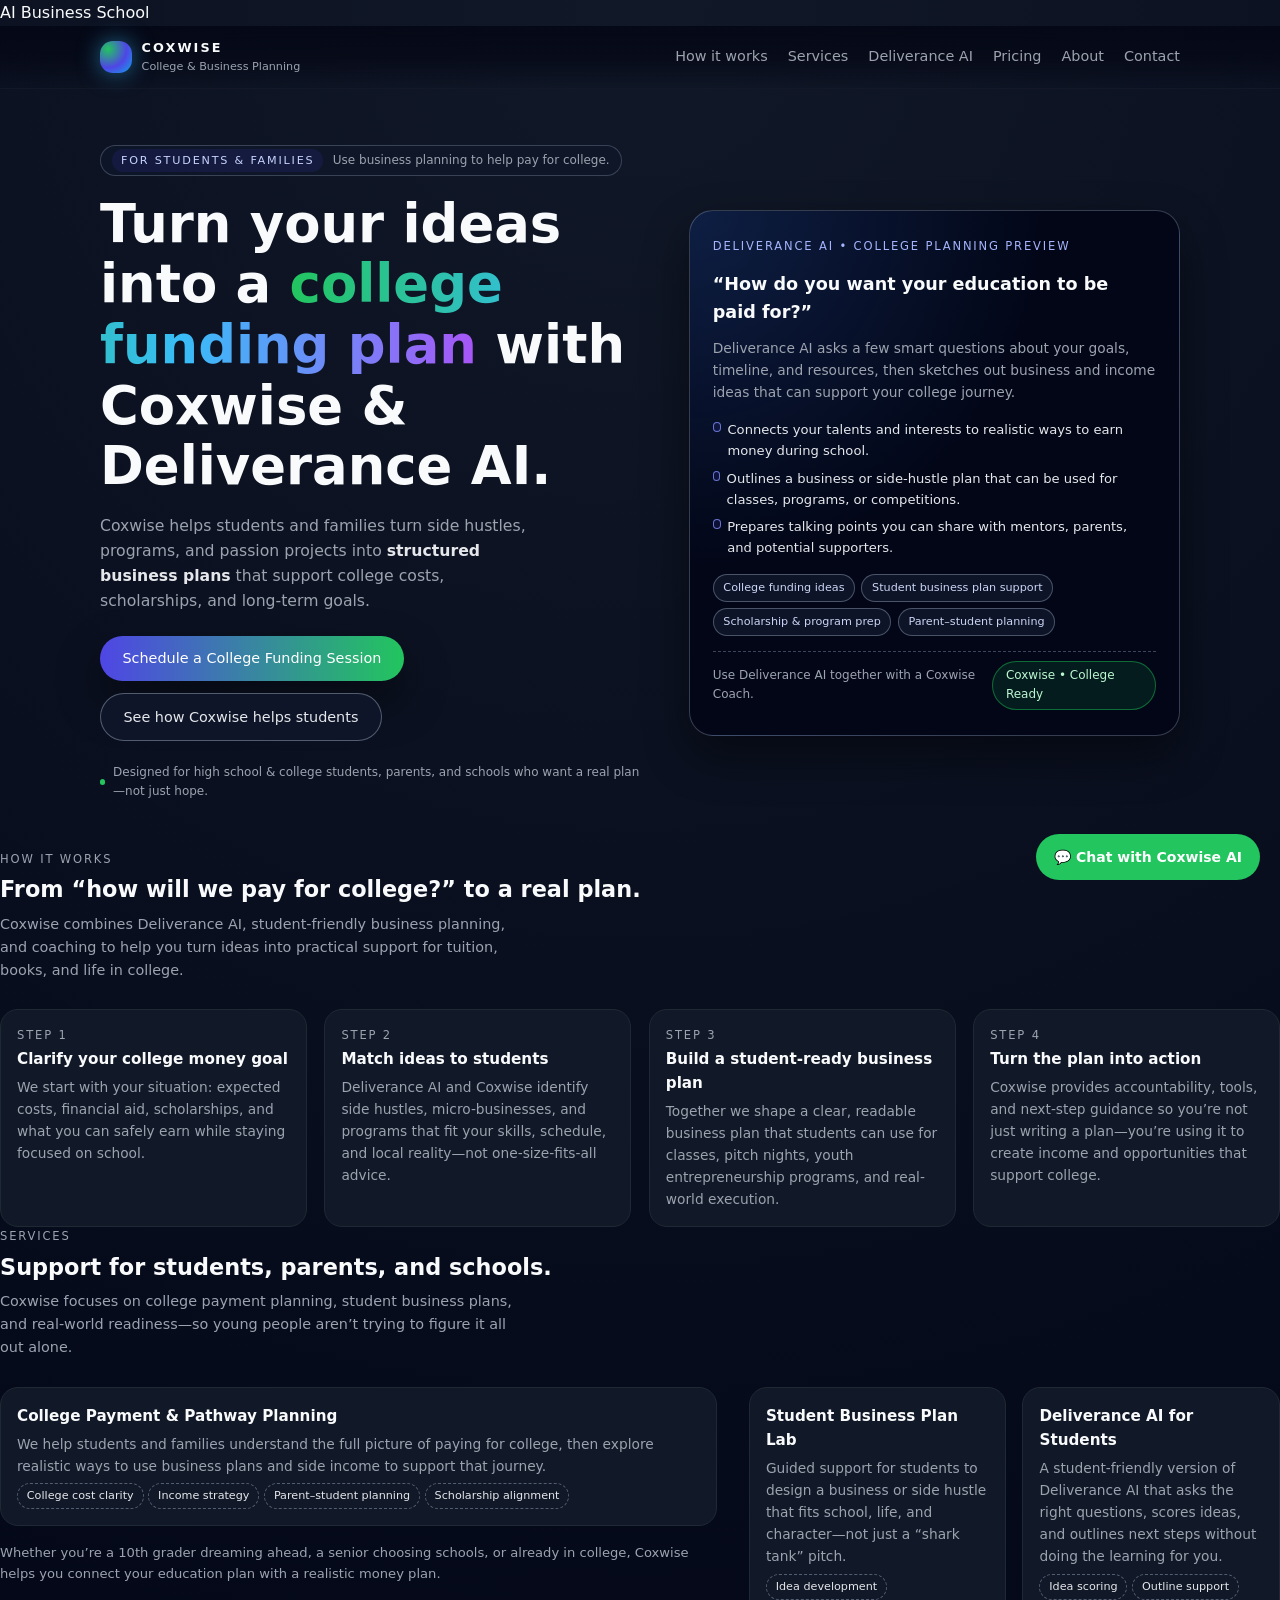
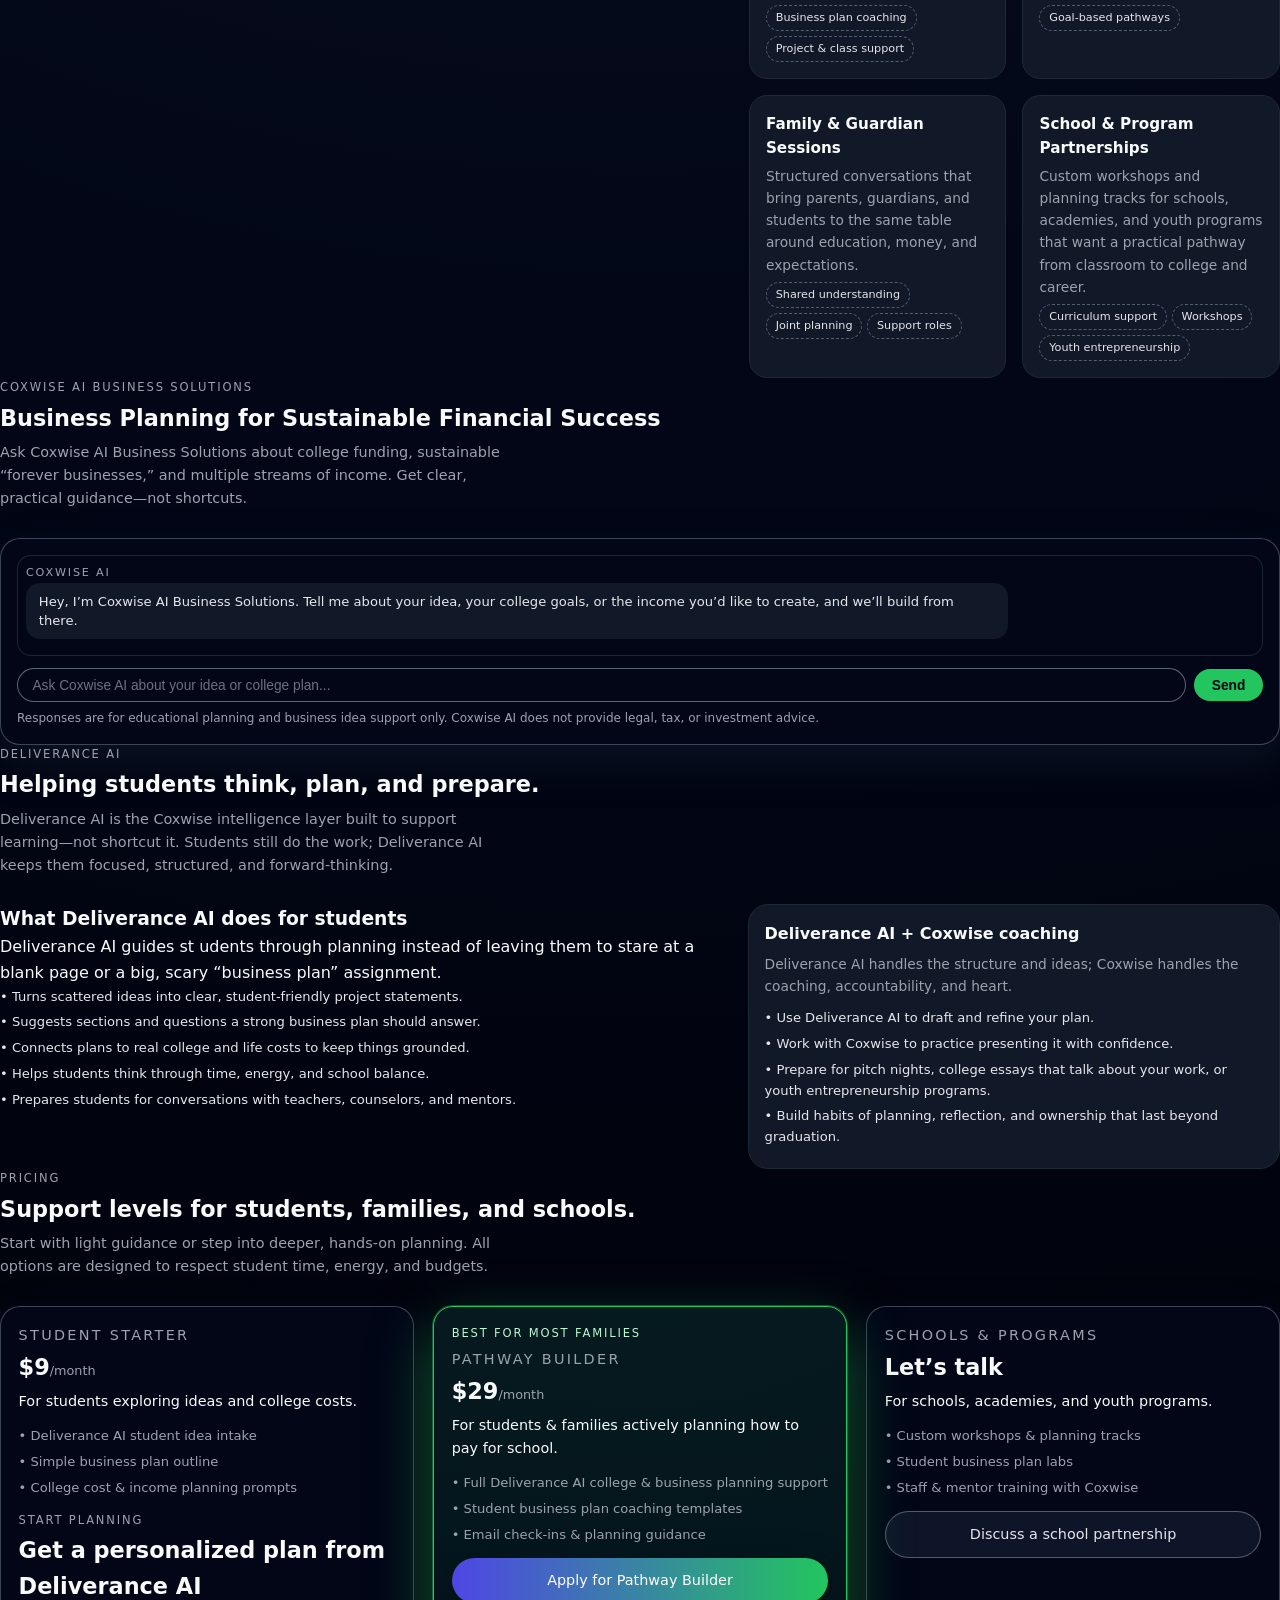
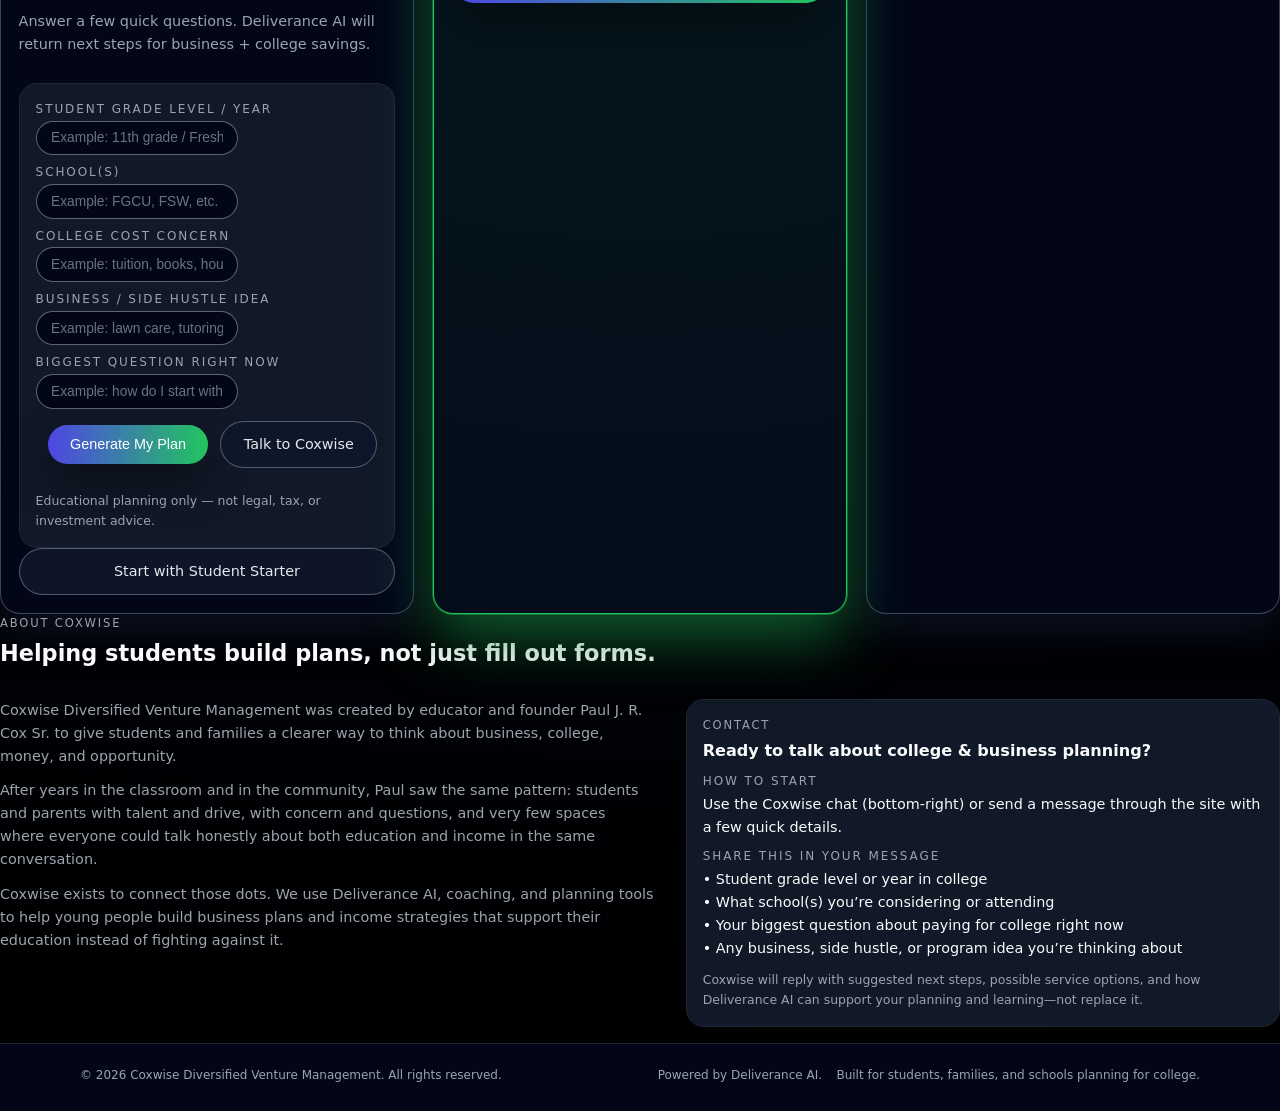
==== index.html @ e534c429 "Remove unnecessary closing brace in index.html" ====
<!DOCTYPE html>
<html lang="en">
<head>
  <meta charset="UTF-8" />
  <title>Coxwise | Business Planning for Sustainable Financial Success</title>
  <meta name="viewport" content="width=device-width, initial-scale=1" />
  <meta name="description" content="Coxwise helps students and families use business planning and side hustles to support college costs, guided by Deliverance AI and coaching." />

<a href="/ai-school.html">AI Business School</a>
  
  <!-- All Styling -->
  <style>
    :root {
      --bg: #050816;
      --bg-alt: #0b1020;
      --accent: #4f46e5;
      --accent-soft: rgba(79, 70, 229, 0.12);
      --accent-strong: #22c55e;
      --text-main: #f9fafb;
      --text-muted: #9ca3af;
      --card: #111827;
      --border-subtle: #1f2933;
      --danger: #ef4444;
      --radius-lg: 18px;
      --radius-pill: 999px;
      --shadow-soft: 0 20px 45px rgba(0, 0, 0, 0.45);
      --max-width: 1120px;
    }

    * {
      box-sizing: border-box;
      margin: 0;
      padding: 0;
    }

    body {
      font-family: system-ui, -apple-system, BlinkMacSystemFont, "Segoe UI", sans-serif;
      background: radial-gradient(circle at top, #111827 0, #020617 45%, #000 100%);
      color: var(--text-main);
      line-height: 1.6;
      -webkit-font-smoothing: antialiased;
    }

    a {
      color: inherit;
      text-decoration: none;
    }

    img {
      max-width: 100%;
      display: block;
    }

    .page {
      min-height: 100vh;
      display: flex;
      flex-direction: column;
    }

    header {
      position: sticky;
      top: 0;
      z-index: 40;
      backdrop-filter: blur(18px);
      background: linear-gradient(to bottom, rgba(5, 8, 22, 0.95), rgba(5, 8, 22, 0.75), transparent);
      border-bottom: 1px solid rgba(148, 163, 184, 0.1);
    }

    .nav-inner {
      max-width: var(--max-width);
      margin: 0 auto;
      padding: 0.75rem 1.25rem;
      display: flex;
      align-items: center;
      justify-content: space-between;
      gap: 1.5rem;
    }

    .brand {
      display: flex;
      align-items: center;
      gap: 0.6rem;
    }

    .brand-mark {
      width: 32px;
      height: 32px;
      border-radius: 40%;
      background: radial-gradient(circle at 25% 25%, #22c55e, #4f46e5 55%, #0ea5e9 100%);
      box-shadow: 0 0 22px rgba(56, 189, 248, 0.5);
    }

    .brand-text {
      display: flex;
      flex-direction: column;
      font-size: 0.9rem;
    }

    .brand-text strong {
      text-transform: uppercase;
      letter-spacing: 0.16em;
      font-size: 0.8rem;
    }

    .brand-text span {
      font-size: 0.7rem;
      color: var(--text-muted);
    }

    .nav-links {
      display: flex;
      align-items: center;
      gap: 1.25rem;
      font-size: 0.9rem;
    }

    .nav-links a {
      color: var(--text-muted);
      transition: color 0.15s ease, transform 0.15s ease;
    }

    .nav-links a:hover {
      color: #e5e7eb;
      transform: translateY(-1px);
    }

    .nav-cta {
      padding: 0.4rem 0.9rem;
      border-radius: var(--radius-pill);
      border: 1px solid rgba(148, 163, 184, 0.55);
      font-size: 0.8rem;
      text-transform: uppercase;
      letter-spacing: 0.16em;
      color: #e5e7eb;
      display: inline-flex;
      align-items: center;
      gap: 0.45rem;
      cursor: pointer;
      background: linear-gradient(to right, rgba(15, 23, 42, 0.9), rgba(15, 23, 42, 0.6));
      box-shadow: 0 10px 30px rgba(15, 23, 42, 0.5);
    }

    .nav-cta span.dot {
      width: 8px;
      height: 8px;
      border-radius: 999px;
      background: var(--accent-strong);
      box-shadow: 0 0 12px rgba(34, 197, 94, 0.8);
    }

    main {
      flex: 1;
    }

    .hero {
      max-width: var(--max-width);
      margin: 0 auto;
      padding: 3.5rem 1.25rem 3rem;
      display: grid;
      grid-template-columns: minmax(0, 1.1fr) minmax(0, 1fr);
      gap: 3rem;
      align-items: center;
    }

    @media (max-width: 880px) {
      .hero {
        grid-template-columns: minmax(0, 1fr);
        padding-top: 2.5rem;
      }
      .nav-links {
        display: none;
      }
    }

    .hero-kicker {
      display: inline-flex;
      align-items: center;
      gap: 0.6rem;
      padding: 0.2rem 0.7rem;
      border-radius: var(--radius-pill);
      background: rgba(15, 23, 42, 0.85);
      border: 1px solid rgba(148, 163, 184, 0.32);
      margin-bottom: 1.1rem;
      font-size: 0.75rem;
      color: var(--text-muted);
    }

    .hero-kicker span.badge {
      padding: 0.15rem 0.55rem;
      border-radius: 999px;
      background: var(--accent-soft);
      color: #c7d2fe;
      text-transform: uppercase;
      letter-spacing: 0.16em;
      font-size: 0.7rem;
    }

    .hero-title {
      font-size: clamp(2.2rem, 3vw + 1rem, 3.3rem);
      line-height: 1.15;
      margin-bottom: 1rem;
    }

    .hero-title span.accent {
      background: linear-gradient(to right, #22c55e, #38bdf8, #a855f7);
      -webkit-background-clip: text;
      color: transparent;
      font-weight: 800;
    }

    .hero-subtitle {
      color: var(--text-muted);
      font-size: 0.98rem;
      max-width: 28rem;
      margin-bottom: 1.4rem;
    }

    .hero-subtitle strong {
      color: #e5e7eb;
      font-weight: 600;
    }

    .hero-actions {
      display: flex;
      flex-wrap: wrap;
      gap: 0.75rem;
      align-items: center;
      margin-bottom: 1.4rem;
    }

    .btn-primary,
    .btn-ghost {
      border-radius: var(--radius-pill);
      font-size: 0.9rem;
      padding: 0.7rem 1.4rem;
      cursor: pointer;
      display: inline-flex;
      align-items: center;
      gap: 0.5rem;
      border: none;
      outline: none;
      text-decoration: none;
      transition: transform 0.15s ease, box-shadow 0.15s ease, background 0.15s ease, border-color 0.15s ease;
    }

    .btn-primary {
      background: linear-gradient(to right, #4f46e5, #22c55e);
      color: white;
      box-shadow: var(--shadow-soft);
    }

    .btn-primary:hover {
      transform: translateY(-1px);
      box-shadow: 0 22px 50px rgba(34, 197, 94, 0.35);
    }

    .btn-ghost {
      background: rgba(15, 23, 42, 0.95);
      border: 1px solid rgba(148, 163, 184, 0.5);
      color: #e5e7eb;
    }

    .btn-ghost:hover {
      border-color: rgba(209, 213, 219, 0.9);
      background: rgba(15, 23, 42, 1);
      transform: translateY(-1px);
    }

    .hero-footnote {
      font-size: 0.75rem;
      color: var(--text-muted);
      display: flex;
      align-items: center;
      gap: 0.5rem;
    }

    .hero-footnote span.dot {
      width: 6px;
      height: 6px;
      border-radius: 999px;
      background: var(--accent-strong);
    }

    .hero-card {
      background: radial-gradient(circle at top left, rgba(59, 130, 246, 0.2), transparent 50%), #020617;
      border-radius: 24px;
      border: 1px solid rgba(148, 163, 184, 0.35);
      padding: 1.6rem 1.45rem;
      box-shadow: var(--shadow-soft);
      position: relative;
      overflow: hidden;
    }

    .hero-card-tag {
      font-size: 0.72rem;
      text-transform: uppercase;
      letter-spacing: 0.16em;
      color: #a5b4fc;
      margin-bottom: 0.9rem;
    }

    .hero-card h3 {
      font-size: 1.1rem;
      margin-bottom: 0.7rem;
    }

    .hero-card p {
      font-size: 0.86rem;
      color: var(--text-muted);
      margin-bottom: 1rem;
    }

    .hero-card-list {
      list-style: none;
      font-size: 0.82rem;
      color: #e5e7eb;
      margin-bottom: 1rem;
    }

    .hero-card-list li {
      display: flex;
      align-items: flex-start;
      gap: 0.4rem;
      margin-bottom: 0.4rem;
    }

    .hero-card-list span.bullet {
      margin-top: 0.2rem;
      width: 10px;
      height: 10px;
      border-radius: 999px;
      background: var(--accent-soft);
      border: 1px solid rgba(129, 140, 248, 0.8);
    }

    .hero-chip-row {
      display: flex;
      flex-wrap: wrap;
      gap: 0.4rem;
      margin-bottom: 0.9rem;
    }

    .chip {
      border-radius: var(--radius-pill);
      padding: 0.25rem 0.6rem;
      font-size: 0.7rem;
      background: rgba(15, 23, 42, 0.9);
      border: 1px solid rgba(148, 163, 184, 0.45);
      color: #cbd5f5;
    }

    .hero-card-footer {
      display: flex;
      justify-content: space-between;
      align-items: center;
      font-size: 0.75rem;
      color: var(--text-muted);
      border-top: 1px dashed rgba(148, 163, 184, 0.4);
      padding-top: 0.6rem;
      margin-top: 0.4rem;
    }

    .hero-pill {
      padding: 0.25rem 0.8rem;
      border-radius: var(--radius-pill);
      background: rgba(22, 163, 74, 0.14);
      border: 1px solid rgba(22, 163, 74, 0.6);
      color: #bbf7d0;
    }

    <section id="start-planning">
  <div class="section-heading">
    <div class="section-kicker">Start Planning</div>
    <h2 class="section-title">Get a quick plan draft from Deliverance AI</h2>
    <p class="section-subtitle">Answer a few questions. Deliverance AI will generate a structured next-step plan.</p>
  </div>

  <div class="ai-chat-wrapper">
    <form id="start-planning-form" style="display:grid; gap:10px;">
      <input class="ai-chat-input" id="sp-grade" placeholder="Student grade level / year in college" />
      <input class="ai-chat-input" id="sp-school" placeholder="School(s) considering / attending" />
      <input class="ai-chat-input" id="sp-goal" placeholder="Main goal (tuition, books, housing, debt-free plan, etc.)" />
      <input class="ai-chat-input" id="sp-income" placeholder="Any business / side hustle / program idea (optional)" />
      <textarea class="ai-chat-input" id="sp-notes" rows="4" style="border-radius:14px; padding:12px;"
        placeholder="Anything else we should know? (timeline, budget, challenges, strengths)"></textarea>

      <button class="ai-chat-send-btn" id="sp-generate" type="submit">Generate Plan</button>
    </form>

    <div style="margin-top:14px;">
      <div class="ai-chat-label">Deliverance AI Draft</div>
      <div id="sp-output" class="ai-chat-window" style="max-height:none; min-height:140px;"></div>

      <a id="sp-email" class="btn-primary" href="#" style="margin-top:10px; display:none; justify-content:center;">
        Email this plan to Coxwise
      </a>
    </div>

    <p class="ai-chat-note">Educational planning only. No legal, tax, or investment advice.</p>
  </div>
</section>
    
    section {
      max-width: var(--max-width);
      margin: 0 auto;
      padding: 2.5rem 1.25rem;
    }

    .section-heading {
      margin-bottom: 1.7rem;
    }

    .section-kicker {
      font-size: 0.72rem;
      text-transform: uppercase;
      letter-spacing: 0.16em;
      color: #9ca3af;
      margin-bottom: 0.25rem;
    }

    .section-title {
      font-size: 1.4rem;
      margin-bottom: 0.3rem;
    }

    .section-subtitle {
      font-size: 0.9rem;
      color: var(--text-muted);
      max-width: 32rem;
    }

    .steps-grid {
      display: grid;
      grid-template-columns: repeat(auto-fit, minmax(210px, 1fr));
      gap: 1.1rem;
    }

    .step-card {
      background: var(--card);
      border-radius: var(--radius-lg);
      padding: 1rem;
      border: 1px solid var(--border-subtle);
      font-size: 0.86rem;
    }

    .step-label {
      font-size: 0.72rem;
      text-transform: uppercase;
      letter-spacing: 0.16em;
      color: #9ca3af;
      margin-bottom: 0.15rem;
    }

    .step-title {
      font-size: 0.95rem;
      margin-bottom: 0.3rem;
    }

    .step-card p {
      color: var(--text-muted);
    }

    .services-grid {
      display: grid;
      grid-template-columns: minmax(0, 1.35fr) minmax(0, 1fr);
      gap: 2rem;
      align-items: flex-start;
    }

    @media (max-width: 900px) {
      .services-grid {
        grid-template-columns: minmax(0, 1fr);
      }
    }

    .service-list {
      display: grid;
      grid-template-columns: repeat(auto-fit, minmax(210px, 1fr));
      gap: 1rem;
    }

    .service-card {
      background: var(--card);
      border-radius: var(--radius-lg);
      padding: 1rem;
      border: 1px solid var(--border-subtle);
      font-size: 0.86rem;
    }

    .service-card h3 {
      font-size: 0.95rem;
      margin-bottom: 0.3rem;
    }

    .service-card p {
      color: var(--text-muted);
      margin-bottom: 0.4rem;
    }

    .service-chip-row {
      display: flex;
      flex-wrap: wrap;
      gap: 0.3rem;
      margin-top: 0.2rem;
    }

    .service-chip {
      font-size: 0.7rem;
      padding: 0.2rem 0.55rem;
      border-radius: var(--radius-pill);
      border: 1px dashed rgba(148, 163, 184, 0.5);
      color: #e5e7eb;
    }

    .services-note {
      font-size: 0.82rem;
      color: var(--text-muted);
      margin-top: 1rem;
    }

    .pricing-grid {
      display: grid;
      grid-template-columns: repeat(auto-fit, minmax(230px, 1fr));
      gap: 1.2rem;
    }

    .price-card {
      background: #020617;
      border-radius: 20px;
      border: 1px solid rgba(148, 163, 184, 0.4);
      padding: 1.1rem;
      box-shadow: 0 18px 38px rgba(15, 23, 42, 0.7);
    }

    .price-name {
      font-size: 0.9rem;
      text-transform: uppercase;
      letter-spacing: 0.16em;
      color: #9ca3af;
      margin-bottom: 0.15rem;
    }

    .price-tagline {
      font-size: 0.9rem;
      margin-bottom: 0.75rem;
    }

    .price-amount {
      font-size: 1.4rem;
      font-weight: 700;
      margin-bottom: 0.3rem;
    }

    .price-amount span {
      font-size: 0.8rem;
      color: var(--text-muted);
      font-weight: 400;
    }

    .price-list {
      list-style: none;
      font-size: 0.82rem;
      color: var(--text-muted);
      margin-bottom: 0.8rem;
    }

    .price-list li {
      margin-bottom: 0.3rem;
    }

    .price-tag {
      font-size: 0.72rem;
      text-transform: uppercase;
      letter-spacing: 0.16em;
      color: #bbf7d0;
      margin-bottom: 0.35rem;
    }

    .price-card.highlight {
      border-color: var(--accent-strong);
      box-shadow: 0 0 0 1px rgba(34, 197, 94, 0.4), 0 24px 60px rgba(21, 128, 61, 0.7);
      position: relative;
      overflow: hidden;
    }

    .price-card.highlight::before {
      content: "";
      position: absolute;
      inset: -40%;
      background: radial-gradient(circle at top, rgba(34, 197, 94, 0.18), transparent);
      opacity: 0.75;
      pointer-events: none;
    }

    .price-card.highlight > * {
      position: relative;
      z-index: 1;
    }

    .deliverance-grid {
      display: grid;
      grid-template-columns: minmax(0, 1.35fr) minmax(0, 1fr);
      gap: 1.8rem;
    }

    @media (max-width: 900px) {
      .deliverance-grid {
        grid-template-columns: minmax(0, 1fr);
      }
    }

    .deliverance-card {
      background: var(--card);
      border-radius: 20px;
      border: 1px solid var(--border-subtle);
      padding: 1rem;
      font-size: 0.86rem;
    }

    .deliverance-card h3 {
      font-size: 1rem;
      margin-bottom: 0.4rem;
    }

    .deliverance-card p {
      color: var(--text-muted);
      margin-bottom: 0.6rem;
    }

    .deliverance-list {
      list-style: none;
      color: #e5e7eb;
      font-size: 0.82rem;
    }

    .deliverance-list li {
      margin-bottom: 0.3rem;
    }

    .about-grid {
      display: grid;
      grid-template-columns: minmax(0, 1.1fr) minmax(0, 1fr);
      gap: 2rem;
    }

    @media (max-width: 880px) {
      .about-grid {
        grid-template-columns: minmax(0, 1fr);
      }
    }

    .about-text {
      font-size: 0.9rem;
      color: var(--text-muted);
    }

    .about-text p + p {
      margin-top: 0.7rem;
    }

    .contact-card {
      background: var(--card);
      border-radius: var(--radius-lg);
      border: 1px solid var(--border-subtle);
      padding: 1rem;
      font-size: 0.86rem;
    }

    .contact-row {
      margin-bottom: 0.5rem;
    }

    .contact-label {
      font-size: 0.75rem;
      text-transform: uppercase;
      letter-spacing: 0.16em;
      color: var(--text-muted);
      margin-bottom: 0.1rem;
    }

    .contact-value {
      font-size: 0.9rem;
    }

    .contact-note {
      font-size: 0.78rem;
      color: var(--text-muted);
      margin-top: 0.6rem;
    }

    footer {
      border-top: 1px solid rgba(31, 41, 55, 0.9);
      padding: 1.4rem 1.25rem 1.6rem;
      font-size: 0.75rem;
      color: var(--text-muted);
      margin-top: 1rem;
      background: #020617;
    }

    .footer-inner {
      max-width: var(--max-width);
      margin: 0 auto;
      display: flex;
      flex-wrap: wrap;
      gap: 0.75rem;
      justify-content: space-between;
      align-items: center;
    }

    .footer-links {
      display: flex;
      gap: 0.9rem;
      flex-wrap: wrap;
    }

    /* Coxwise AI chat section styles */
    .ai-chat-wrapper {
      background: #020617;
      border-radius: 20px;
      border: 1px solid rgba(148, 163, 184, 0.4);
      padding: 1rem;
      box-shadow: 0 18px 38px rgba(15, 23, 42, 0.7);
    }

    .ai-chat-window {
      max-height: 340px;
      overflow-y: auto;
      padding: 0.5rem;
      margin-bottom: 0.75rem;
      background: #020617;
      border-radius: 14px;
      border: 1px solid rgba(31, 41, 55, 0.9);
    }

    .ai-chat-message {
      margin-bottom: 0.5rem;
      max-width: 80%;
    }

    .ai-chat-message--user {
      margin-left: auto;
      text-align: right;
    }

    .ai-chat-label {
      font-size: 0.7rem;
      text-transform: uppercase;
      letter-spacing: 0.16em;
      color: #9ca3af;
      margin-bottom: 0.1rem;
    }

    .ai-chat-bubble {
      display: inline-block;
      padding: 0.55rem 0.8rem;
      border-radius: 14px;
      font-size: 0.82rem;
      line-height: 1.45;
      color: #e5e7eb;
      background: #111827;
    }

    .ai-chat-message--user .ai-chat-bubble {
      background: linear-gradient(to right, #4f46e5, #22c55e);
      color: white;
    }

    .ai-chat-input-row {
      display: flex;
      gap: 0.5rem;
      align-items: center;
      margin-bottom: 0.4rem;
    }

    .ai-chat-input {
      flex: 1;
      background: #020617;
      border-radius: 999px;
      border: 1px solid rgba(148, 163, 184, 0.6);
      padding: 0.55rem 0.9rem;
      color: #e5e7eb;
      font-size: 0.86rem;
      outline: none;
    }

    .ai-chat-input::placeholder {
      color: #6b7280;
    }

    .ai-chat-send-btn {
      border-radius: 999px;
      border: none;
      padding: 0.55rem 1.1rem;
      font-size: 0.86rem;
      font-weight: 600;
      cursor: pointer;
      background: #22c55e;
      color: #020617;
      display: inline-flex;
      align-items: center;
      justify-content: center;
    }

    .ai-chat-send-btn[disabled] {
      opacity: 0.6;
      cursor: default;
    }

    .ai-chat-note {
      font-size: 0.75rem;
      color: #9ca3af;
      margin-top: 0.2rem;
    }

    /* Floating corner chat widget */
    #coxwise-chat-toggle {
      position: fixed;
      bottom: 20px;
      right: 20px;
      background: #22c55e;
      color: #fff;
      padding: 12px 18px;
      border-radius: 50px;
      cursor: pointer;
      font-size: 14px;
      font-weight: bold;
      z-index: 50;
    }

    #coxwise-chat-box {
      position: fixed;
      bottom: 80px;
      right: 20px;
      width: 280px;
      background: #020617;
      border: 1px solid #4b5563;
      border-radius: 12px;
      padding: 12px;
      display: none;
      z-index: 50;
    }

    #coxwise-messages {
      height: 200px;
      overflow-y: auto;
      background: #0f172a;
      padding: 10px;
      border-radius: 8px;
      color: #e5e7eb;
      margin-bottom: 8px;
      font-size: 0.82rem;
    }

    #coxwise-input {
      width: 70%;
      padding: 6px;
      border-radius: 6px;
      border: none;
      background: #020617;
      color: #e5e7eb;
    }

    #coxwise-send {
      width: 25%;
      padding: 6px;
      background: #22c55e;
      color: #fff;
      border: none;
      border-radius: 6px;
      cursor: pointer;
      font-size: 0.82rem;
      font-weight: 600;
    }
  </style>
  <script src="https://challenges.cloudflare.com/turnstile/v0/api.js" async defer></script>
</head>

  <meta charset="UTF-8" />
  <meta name="viewport" content="width=device-width, initial-scale=1" />

  
<meta name="robots" content="index,follow,max-image-preview:large,max-snippet:-1,max-video-preview:-1">

<link rel="canonical" href="https://YOURDOMAIN.COM/">

<!-- Open Graph -->
<meta property="og:type" content="website">
<meta property="og:title" content="Coxwise | Business Planning, College Funding & AI Strategy">
<meta property="og:description" content="Business planning + college funding + AI strategy to build sustainable financial success.">
<meta property="og:url" content="https://YOURDOMAIN.COM/">
<meta property="og:image" content="https://YOURDOMAIN.COM/assets/og/coxwise-og.jpg">

<!-- Twitter -->
<meta name="twitter:card" content="summary_large_image">
<meta name="twitter:title" content="Coxwise | Business Planning, College Funding & AI Strategy">
<meta name="twitter:description" content="Business planning + college funding + AI strategy to build sustainable financial success.">
<meta name="twitter:image" content="https://YOURDOMAIN.COM/assets/og/coxwise-og.jpg">

<!-- Schema: Organization + Website + Services -->
<script type="application/ld+json">
{
  "@context": "https://schema.org",
  "@graph": [
    {
      "@type": "Organization",
      "@id": "https://YOURDOMAIN.COM/#organization",
      "name": "Coxwise",
      "url": "https://YOURDOMAIN.COM/",
      "logo": "https://YOURDOMAIN.COM/assets/logo.png",
      "contactPoint": [{
        "@type": "ContactPoint",
        "contactType": "sales",
        "email": "ask.coxwise@outlook.com",
        "availableLanguage": ["English"]
      }]
    },
    {
      "@type": "WebSite",
      "@id": "https://YOURDOMAIN.COM/#website",
      "url": "https://YOURDOMAIN.COM/",
      "name": "Coxwise",
      "publisher": { "@id": "https://YOURDOMAIN.COM/#organization" }
    },
    {
      "@type": "Service",
      "@id": "https://YOURDOMAIN.COM/#service-business-planning",
      "name": "Business Planning Consulting",
      "provider": { "@id": "https://YOURDOMAIN.COM/#organization" },
      "areaServed": ["Florida", "United States"],
      "url": "https://YOURDOMAIN.COM/business-planning-consulting"
    },
    {
      "@type": "Service",
      "@id": "https://YOURDOMAIN.COM/#service-college-funding",
      "name": "College Funding Strategy",
      "provider": { "@id": "https://YOURDOMAIN.COM/#organization" },
      "areaServed": ["Florida", "United States"],
      "url": "https://YOURDOMAIN.COM/college-funding-strategy"
    },
    {
      "@type": "Service",
      "@id": "https://YOURDOMAIN.COM/#service-ai-strategy",
      "name": "AI Business Strategy",
      "provider": { "@id": "https://YOURDOMAIN.COM/#organization" },
      "areaServed": ["United States"],
      "url": "https://YOURDOMAIN.COM/ai-business-consulting"
    }
  ]
}
</script>
  
<body>
  <div class="page">
    <!-- Header / Nav -->
    <header>
      <div class="nav-inner">
        <a href="#top" class="brand">
          <div class="brand-mark"></div>
          <div class="brand-text">
            <strong>COXWISE</strong>
            <span>College & Business Planning</span>
          </div>
        </a>
        <nav class="nav-links">
          <a href="#how">How it works</a>
          <a href="#services">Services</a>
          <a href="#Deliverance-ai">Deliverance AI</a>
          <a href="#pricing">Pricing</a>
          <a href="#about">About</a>
          <a href="#contact">Contact</a>
        </nav>

        
  <meta charset="utf-8" />
  <meta name="viewport" content="width=device-width,initial-scale=1" />
  <title>Coxwise | Book a Consult</title>
  <meta name="description" content="Request a Coxwise consultation for college & business planning." />

  <!-- OPTIONAL: GA4 (replace G-XXXXXXXXXX) -->
  <script async src="https://www.googletagmanager.com/gtag/js?id=G-XXXXXXXXXX"></script>
  <script>
    window.dataLayer = window.dataLayer || [];
    function gtag(){dataLayer.push(arguments);}
    gtag('js', new Date());
    gtag('config', 'G-XXXXXXXXXX');
  </script>

  <!-- OPTIONAL: Cloudflare Web Analytics (replace token) -->
  <!--
  <script defer src="https://static.cloudflareinsights.com/beacon.min.js"
    data-cf-beacon='{"token":"YOUR_CLOUDFLARE_TOKEN"}'></script>
  -->

 </div>
    </header>

    <main id="top">
      <!-- HERO -->
      <section class="hero">
        <div>
          <div class="hero-kicker">
            <span class="badge">For students & families</span>
            <span>Use business planning to help pay for college.</span>
          </div>
          <h1 class="hero-title">
            Turn your ideas into a <span class="accent">college funding plan</span> with Coxwise &amp; Deliverance AI.
          </h1>
          <p class="hero-subtitle">
            Coxwise helps students and families turn side hustles, programs, and passion projects into
            <strong>structured business plans</strong> that support college costs, scholarships, and long-term goals.
          </p>
          <div class="hero-actions">
            <a href="#contact" class="btn-primary">Schedule a College Funding Session</a>
            <a href="#how" class="btn-ghost">See how Coxwise helps students</a>
          </div>
          <div class="hero-footnote">
            <span class="dot"></span>
            <span>Designed for high school & college students, parents, and schools who want a real plan—not just hope.</span>
          </div>
        </div>

        <aside class="hero-card" aria-label="Deliverance AI student planning preview">
          <div class="hero-card-tag">Deliverance AI • College Planning Preview</div>
          <h3>“How do you want your education to be paid for?”</h3>
          <p>
            Deliverance AI asks a few smart questions about your goals, timeline, and resources, then sketches out business and
            income ideas that can support your college journey.
          </p>
          <ul class="hero-card-list">
            <li>
              <span class="bullet"></span>
              <span>Connects your talents and interests to realistic ways to earn money during school.</span>
            </li>
            <li>
              <span class="bullet"></span>
              <span>Outlines a business or side-hustle plan that can be used for classes, programs, or competitions.</span>
            </li>
            <li>
              <span class="bullet"></span>
              <span>Prepares talking points you can share with mentors, parents, and potential supporters.</span>
            </li>
          </ul>
          <div class="hero-chip-row">
            <span class="chip">College funding ideas</span>
            <span class="chip">Student business plan support</span>
            <span class="chip">Scholarship & program prep</span>
            <span class="chip">Parent–student planning</span>
          </div>
          <div class="hero-card-footer">
            <span>Use Deliverance AI together with a Coxwise Coach.</span>
            <span class="hero-pill">Coxwise • College Ready</span>
          </div>
        </aside>
      </section>

      <!-- HOW IT WORKS -->
      <section id="how">
        <div class="section-heading">
          <div class="section-kicker">How it works</div>
          <h2 class="section-title">From “how will we pay for college?” to a real plan.</h2>
          <p class="section-subtitle">
            Coxwise combines Deliverance AI, student-friendly business planning, and coaching to help you turn ideas into
            practical support for tuition, books, and life in college.
          </p>
        </div>

        <div class="steps-grid">
          <article class="step-card">
            <div class="step-label">Step 1</div>
            <h3 class="step-title">Clarify your college money goal</h3>
            <p>
              We start with your situation: expected costs, financial aid, scholarships, and what you can safely earn
              while staying focused on school.
            </p>
          </article>
          <article class="step-card">
            <div class="step-label">Step 2</div>
            <h3 class="step-title">Match ideas to students</h3>
            <p>
              Deliverance AI and Coxwise identify side hustles, micro-businesses, and programs that fit your skills, schedule,
              and local reality—not one-size-fits-all advice.
            </p>
          </article>
          <article class="step-card">
            <div class="step-label">Step 3</div>
            <h3 class="step-title">Build a student-ready business plan</h3>
            <p>
              Together we shape a clear, readable business plan that students can use for classes, pitch nights,
              youth entrepreneurship programs, and real-world execution.
            </p>
          </article>
          <article class="step-card">
            <div class="step-label">Step 4</div>
            <h3 class="step-title">Turn the plan into action</h3>
            <p>
              Coxwise provides accountability, tools, and next-step guidance so you’re not just writing a plan—you’re using
              it to create income and opportunities that support college.
            </p>
          </article>
        </div>
      </section>

      <!-- SERVICES -->
      <section id="services">
        <div class="section-heading">
          <div class="section-kicker">Services</div>
          <h2 class="section-title">Support for students, parents, and schools.</h2>
          <p class="section-subtitle">
            Coxwise focuses on college payment planning, student business plans, and real-world readiness—so young people
            aren’t trying to figure it all out alone.
          </p>
        </div>

        <div class="services-grid">
          <div>
            <div class="service-card" style="margin-bottom: 1rem;">
              <h3>College Payment & Pathway Planning</h3>
              <p>
                We help students and families understand the full picture of paying for college, then explore realistic ways
                to use business plans and side income to support that journey.
              </p>
              <div class="service-chip-row">
                <span class="service-chip">College cost clarity</span>
                <span class="service-chip">Income strategy</span>
                <span class="service-chip">Parent–student planning</span>
                <span class="service-chip">Scholarship alignment</span>
              </div>
            </div>

            <p class="services-note">
              Whether you’re a 10th grader dreaming ahead, a senior choosing schools, or already in college, Coxwise helps
              you connect your education plan with a realistic money plan.
            </p>
          </div>

          <div class="service-list">
            <article class="service-card">
              <h3>Student Business Plan Lab</h3>
              <p>
                Guided support for students to design a business or side hustle that fits school, life, and character—not just
                a “shark tank” pitch.
              </p>
              <div class="service-chip-row">
                <span class="service-chip">Idea development</span>
                <span class="service-chip">Business plan coaching</span>
                <span class="service-chip">Project & class support</span>
              </div>
            </article>

            <article class="service-card">
              <h3>Deliverance AI for Students</h3>
              <p>
                A student-friendly version of Deliverance AI that asks the right questions, scores ideas, and outlines next steps
                without doing the learning for you.
              </p>
              <div class="service-chip-row">
                <span class="service-chip">Idea scoring</span>
                <span class="service-chip">Outline support</span>
                <span class="service-chip">Goal-based pathways</span>
              </div>
            </article>

            <article class="service-card">
              <h3>Family & Guardian Sessions</h3>
              <p>
                Structured conversations that bring parents, guardians, and students to the same table around education,
                money, and expectations.
              </p>
              <div class="service-chip-row">
                <span class="service-chip">Shared understanding</span>
                <span class="service-chip">Joint planning</span>
                <span class="service-chip">Support roles</span>
              </div>
            </article>

            <article class="service-card">
              <h3>School & Program Partnerships</h3>
              <p>
                Custom workshops and planning tracks for schools, academies, and youth programs that want a practical pathway
                from classroom to college and career.
              </p>
              <div class="service-chip-row">
                <span class="service-chip">Curriculum support</span>
                <span class="service-chip">Workshops</span>
                <span class="service-chip">Youth entrepreneurship</span>
              </div>
            </article>
          </div>
        </div>
      </section>

      <!-- COXWISE AI BUSINESS SOLUTIONS CHAT (on-page section) -->
      <section id="coxwise-ai-chat">
        <div class="section-heading">
          <div class="section-kicker">Coxwise AI Business Solutions</div>
          <h2 class="section-title">Business Planning for Sustainable Financial Success</h2>
          <p class="section-subtitle">
            Ask Coxwise AI Business Solutions about college funding, sustainable “forever businesses,”
            and multiple streams of income. Get clear, practical guidance—not shortcuts.
          </p>
        </div>

        <div class="ai-chat-wrapper">
          <div class="ai-chat-window" id="ai-chat-window">
            <div class="ai-chat-message ai-chat-message--bot">
              <div class="ai-chat-label">Coxwise AI</div>
              <div class="ai-chat-bubble">
                Hey, I’m Coxwise AI Business Solutions. Tell me about your idea, your college goals,
                or the income you’d like to create, and we’ll build from there.
              </div>
            </div>
          </div>

          <form class="ai-chat-input-row" id="ai-chat-form">
            <input
              id="ai-chat-input"
              class="ai-chat-input"
              type="text"
              placeholder="Ask Coxwise AI about your idea or college plan..."
              autocomplete="off"
            />
            <button type="submit" class="ai-chat-send-btn" id="ai-chat-send-btn">
              Send
            </button>
          </form>

          <p class="ai-chat-note">
            Responses are for educational planning and business idea support only. Coxwise AI does not provide legal,
            tax, or investment advice.
          </p>
        </div>
      </section>

      <!-- Deliverance AI -->
      <section id="deliverance-ai">
        <div class="section-heading">
          <div class="section-kicker">Deliverance AI</div>
          <h2 class="section-title">Helping students think, plan, and prepare.</h2>
          <p class="section-subtitle">
            Deliverance AI is the Coxwise intelligence layer built to support learning—not shortcut it. Students still do the work;
            Deliverance AI keeps them focused, structured, and forward-thinking.
          </p>
        </div>

        <div class="deliverance-grid">
          <article class="Deliverance-card">
            <h3>What Deliverance AI does for students</h3>
            <p>
              Deliverance AI guides st
              udents through planning instead of leaving them to stare at a blank page or a big, scary
              “business plan” assignment.
            </p>
            <ul class="deliverance-list">
              <li>• Turns scattered ideas into clear, student-friendly project statements.</li>
              <li>• Suggests sections and questions a strong business plan should answer.</li>
              <li>• Connects plans to real college and life costs to keep things grounded.</li>
              <li>• Helps students think through time, energy, and school balance.</li>
              <li>• Prepares students for conversations with teachers, counselors, and mentors.</li>
            </ul>
          </article>

          <article class="deliverance-card">
            <h3>Deliverance AI + Coxwise coaching</h3>
            <p>
              Deliverance AI handles the structure and ideas; Coxwise handles the coaching, accountability, and heart.
            </p>
            <ul class="deliverance-list">
              <li>• Use Deliverance AI to draft and refine your plan.</li>
              <li>• Work with Coxwise to practice presenting it with confidence.</li>
              <li>• Prepare for pitch nights, college essays that talk about your work, or youth entrepreneurship programs.</li>
              <li>• Build habits of planning, reflection, and ownership that last beyond graduation.</li>
            </ul>
          </article>
        </div>
      </section>

      <!-- PRICING -->
      <section id="pricing">
        <div class="section-heading">
          <div class="section-kicker">Pricing</div>
          <h2 class="section-title">Support levels for students, families, and schools.</h2>
          <p class="section-subtitle">
            Start with light guidance or step into deeper, hands-on planning. All options are designed to respect student
            time, energy, and budgets.
          </p>
        </div>

        <div class="pricing-grid">
          <article class="price-card">
            <div class="price-name">Student Starter</div>
            <div class="price-amount">$9<span>/month</span></div>
            <div class="price-tagline">For students exploring ideas and college costs.</div>
            <ul class="price-list">
              <li>• Deliverance AI student idea intake</li>
              <li>• Simple business plan outline</li>
              <li>• College cost & income planning prompts</li>
            </ul>

            <section id="start-planning">
  <div class="section-heading">
    <div class="section-kicker">Start Planning</div>
    <h2 class="section-title">Get a personalized plan from Deliverance AI</h2>
    <p class="section-subtitle">
      Answer a few quick questions. Deliverance AI will return next steps for business + college savings.
    </p>
  </div>

  <div class="contact-card">
    <form id="planning-form">
      <div class="contact-row">
        <div class="contact-label">Student grade level / year</div>
        <input class="ai-chat-input" id="pf-grade" placeholder="Example: 11th grade / Freshman in college" />
      </div>

      <div class="contact-row">
        <div class="contact-label">School(s)</div>
        <input class="ai-chat-input" id="pf-schools" placeholder="Example: FGCU, FSW, etc." />
      </div>

      <div class="contact-row">
        <div class="contact-label">College cost concern</div>
        <input class="ai-chat-input" id="pf-cost" placeholder="Example: tuition, books, housing, transportation" />
      </div>

      <div class="contact-row">
        <div class="contact-label">Business / side hustle idea</div>
        <input class="ai-chat-input" id="pf-idea" placeholder="Example: lawn care, tutoring, cookies, reselling…" />
      </div>

      <div class="contact-row">
        <div class="contact-label">Biggest question right now</div>
        <input class="ai-chat-input" id="pf-question" placeholder="Example: how do I start with $0? how do I save monthly?" />
      </div>

      <div class="hero-actions" style="margin-top: 0.75rem;">
        <div
  class="cf-turnstile"
  data-sitekey="0x4AAAAAAFZmOvbNfdFOVXEf">
</div>
        <button type="submit" class="btn-primary" id="pf-submit">Generate My Plan</button>
        <a href="#contact" class="btn-ghost">Talk to Coxwise</a>
      </div>
    </form>

    <div id="planning-result" style="margin-top: 1rem; display:none;">
      <div class="contact-label">Deliverance AI Plan</div>
      <div class="ai-chat-bubble" id="planning-result-text" style="display:block; max-width:100%;"></div>
    </div>

    <p class="contact-note">
      Educational planning only — not legal, tax, or investment advice.
    </p>
  </div>
</section>
            <a href="#contact" class="btn-ghost" style="width:100%;justify-content:center;">Start with Student Starter</a>
          </article>

          <article class="price-card highlight">
            <div class="price-tag">Best for most families</div>
            <div class="price-name">Pathway Builder</div>
            <div class="price-amount">$29<span>/month</span></div>
            <div class="price-tagline">For students & families actively planning how to pay for school.</div>
            <ul class="price-list">
              <li>• Full Deliverance AI college & business planning support</li>
              <li>• Student business plan coaching templates</li>
              <li>• Email check-ins & planning guidance</li>
            </ul>
            <a href="#contact" class="btn-primary" style="width:100%;justify-content:center;">Apply for Pathway Builder</a>
          </article>

          <article class="price-card">
            <div class="price-name">Schools & Programs</div>
            <div class="price-amount">Let’s talk<span></span></div>
            <div class="price-tagline">For schools, academies, and youth programs.</div>
            <ul class="price-list">
              <li>• Custom workshops & planning tracks</li>
              <li>• Student business plan labs</li>
              <li>• Staff & mentor training with Coxwise</li>
            </ul>
            <a href="#contact" class="btn-ghost" style="width:100%;justify-content:center;">Discuss a school partnership</a>
          </article>
        </div>
      </section>

      <!-- ABOUT + CONTACT -->
      <section id="about">
        <div class="section-heading">
          <div class="section-kicker">About Coxwise</div>
          <h2 class="section-title">Helping students build plans, not just fill out forms.</h2>
        </div>

        <div class="about-grid">
          <div class="about-text">
            <p>
              Coxwise Diversified Venture Management was created by educator and founder Paul J. R. Cox Sr. to give students
              and families a clearer way to think about business, college, money, and opportunity.
            </p>
            <p>
              After years in the classroom and in the community, Paul saw the same pattern: students and parents with talent and drive,
              with concern and questions, and very few spaces where everyone could talk honestly about both education
              and income in the same conversation.
            </p>
            <p>
              Coxwise exists to connect those dots. We use Deliverance AI, coaching, and planning tools to help young people build
              business plans and income strategies that support their education instead of fighting against it.
            </p>
          </div>

          <div id="contact" class="contact-card">
            <div class="section-kicker">Contact</div>
            <h3 style="margin-bottom:0.5rem;">Ready to talk about college & business planning?</h3>

            <div class="contact-row">
              <div class="contact-label">How to start</div>
              <div class="contact-value">
                Use the Coxwise chat (bottom-right) or send a message through the site with a few quick details.
              </div>
            </div>

            <div class="contact-row">
              <div class="contact-label">Share this in your message</div>
              <div class="contact-value">
                • Student grade level or year in college<br />
                • What school(s) you’re considering or attending<br />
                • Your biggest question about paying for college right now<br />
                • Any business, side hustle, or program idea you’re thinking about
              </div>
            </div>

            <div class="contact-note">
              Coxwise will reply with suggested next steps, possible service options, and how Deliverance AI can support your
              planning and learning—not replace it.
            </div>
          </div>
        </div>
      </section>
    </main>

    <!-- Footer -->
    <footer>
      <div class="footer-inner">
        <div>© <span id="year"></span> Coxwise Diversified Venture Management. All rights reserved.</div>
        <div class="footer-links">
          <span>Powered by Deliverance AI.</span>
          <span>Built for students, families, and schools planning for college.</span>
        </div>
      </div>
    </footer>
  </div>

  <!-- Floating Coxwise AI Widget -->
  <script>
  const toggle = document.getElementById("coxwise-chat-toggle");
  const box = document.getElementById("coxwise-chat-box");
  const messages = document.getElementById("coxwise-messages");
  const input = document.getElementById("coxwise-input");
  const sendBtn = document.getElementById("coxwise-send");

  if (toggle && box) {
    toggle.addEventListener("click", () => {
      box.style.display = box.style.display === "block" ? "none" : "block";
    });
  }
</script>
  <div id="coxwise-chat-toggle">💬 Chat with Coxwise AI</div>
  <div id="coxwise-chat-box">
    <div id="coxwise-messages"></div>
    <input id="coxwise-input" type="text" placeholder="Type your message..." />
    <button id="coxwise-send">Send</button>
  </div>
 <!-- Scripts -->
  
  <script>
  // Set year in footer
  const yearEl = document.getElementById("year");
  if (yearEl) yearEl.textContent = new Date().getFullYear();

  // ✅ Put your real Laravel endpoint here
 
    const DELIVERANCE_API_URL = "https://YOUR-LIVE-LARAVEL-DOMAIN.com/api/deliverance-ai"; // <-- update

function buildStartPlanningPrompt() {
  const grade = document.getElementById("sp-grade").value.trim();
  const school = document.getElementById("sp-school").value.trim();
  const goal = document.getElementById("sp-goal").value.trim();
  const income = document.getElementById("sp-income").value.trim();
  const notes = document.getElementById("sp-notes").value.trim();

  return `
You are Deliverance AI for Coxwise. Create a practical plan.

Student level: ${grade}
School(s): ${school}
Goal: ${goal}
Business / income idea: ${income || "None provided"}
Notes: ${notes || "None provided"}

Output format:
1) Quick Summary
2) 5–7 Step Action Plan
3) Business / income options (3 ideas)
4) College savings / funding options (3 ideas)
5) First 3 actions to do this week
6) Questions Coxwise should ask in an exploratory consult
`.trim();
}

async function callDeliveranceAI(message) {
  const res = await fetch(DELIVERANCE_API_URL, {
    method: "POST",
    headers: { "Content-Type": "application/json" },
    body: JSON.stringify({ message })
  });

  const data = await res.json();
  if (!res.ok || data.error) throw new Error(data.error || "Request failed");
  return (data.reply || "").trim();
}

(function () {
  const form = document.getElementById("start-planning-form");
  const output = document.getElementById("sp-output");
  const emailBtn = document.getElementById("sp-email");

  if (!form || !output || !emailBtn) return;

  form.addEventListener("submit", async (e) => {
    e.preventDefault();
    output.textContent = "Generating your plan…";
    emailBtn.style.display = "none";

    try {
      const prompt = buildStartPlanningPrompt();
      const plan = await callDeliveranceAI(prompt);

      output.textContent = plan;

      const subject = encodeURIComponent("Coxwise — Start Planning (Deliverance AI Draft)");
      const body = encodeURIComponent(
        `Hello Coxwise Team,\n\nHere is my Deliverance AI draft plan:\n\n${plan}\n\nMy contact info:\nName:\nPhone:\n`
      );

      emailBtn.href = `mailto:ask.coxwise@outlook.com?subject=${subject}&body=${body}`;
      emailBtn.style.display = "inline-flex";
    } catch (err) {
      output.textContent = "Could not reach Deliverance AI. Check API URL + CORS, then try again.";
    }
  });
})();

   const COXWISE_API_URL = "https://YOUR-DELIVERANCE-WORKER.workers.dev";
    (function () {
  const form = document.getElementById("planning-form");
  const submitBtn = document.getElementById("pf-submit");
  const resultWrap = document.getElementById("planning-result");
  const resultText = document.getElementById("planning-result-text");

  if (!form || !submitBtn || !resultWrap || !resultText) return;

  form.addEventListener("submit", async (e) => {
    e.preventDefault();

    const grade = document.getElementById("pf-grade")?.value?.trim() || "";
    const schools = document.getElementById("pf-schools")?.value?.trim() || "";
    const cost = document.getElementById("pf-cost")?.value?.trim() || "";
    const idea = document.getElementById("pf-idea")?.value?.trim() || "";
    const question = document.getElementById("pf-question")?.value?.trim() || "";

    const message =
`You are Deliverance AI for Coxwise. Create a clear plan with next steps.

Student/year: ${grade}
School(s): ${schools}
Cost concern: ${cost}
Business/side hustle idea: ${idea}
Biggest question: ${question}

Output format:
1) Quick summary
2) 3-step action plan (this week / this month / next 90 days)
3) College savings strategy (simple, realistic)
4) Business plan starter checklist
5) 3 follow-up questions for the student/family`;

    submitBtn.disabled = true;
    submitBtn.textContent = "Generating...";

    try {
      const res = await fetch(COXWISE_API_URL, {
        method: "POST",
        headers: { "Content-Type": "application/json" },
        body: JSON.stringify({ message })
      });

      const data = await res.json();
      if (!res.ok || data.error) throw new Error(data.error || "Request failed");

      resultText.textContent = data.reply || "Plan generated. Scroll up to view.";
      resultWrap.style.display = "block";
      resultWrap.scrollIntoView({ behavior: "smooth", block: "start" });
    } catch (err) {
      resultText.textContent = "Could not reach Deliverance AI. Check API URL + CORS.";
      resultWrap.style.display = "block";
    } finally {
      submitBtn.disabled = false;
      submitBtn.textContent = "Generate My Plan";
    }
  });
})();

    function appendMsg(sender, text) {
      const div = document.createElement("div");
      div.style.marginBottom = "6px";
      div.innerHTML = "<strong>" + sender + ":</strong> " + text;
      messages.appendChild(div);
      messages.scrollTop = messages.scrollHeight;
    }

    async function sendMessage(message) {
      appendMsg("You", message);
      sendBtn.disabled = true;

      try {
        const res = await fetch(COXWISE_API_URL, {
          method: "POST",
          headers: { "Content-Type": "application/json" },
          body: JSON.stringify({ message }),
        });

        const data = await res.json();
        if (!res.ok || data.error) throw new Error(data.error || "Request failed");

        appendMsg("Deliverance AI", data.reply || "I’m here. What’s your next step?");
      } catch (e) {
        appendMsg("Deliverance AI", "Could not reach the server. Check API URL + CORS.");
      } finally {
        sendBtn.disabled = false;
      }
    }

    sendBtn.addEventListener("click", () => {
      const msg = (input.value || "").trim();
      if (!msg) return;
      input.value = "";
      sendMessage(msg);
    });
    

    input.addEventListener("keypress", (e) => {
      if (e.key === "Enter") {
        e.preventDefault();
        const msg = (input.value || "").trim();
        if (!msg) return;
        input.value = "";
        sendMessage(msg);
      }
    });
  
    (() => {
  const a = document.getElementById("book-consult-link");
  if (!a) return;

  a.addEventListener("click", () => {
    // GA4
    if (typeof gtag === "function") {
      gtag("event", "book_consult_click", { event_category: "engagement" });
    }
    // Plausible
    if (typeof plausible === "function") {
      plausible("BookConsult");
    }
  });
})();
    
 </script>
 
</body>
</html>
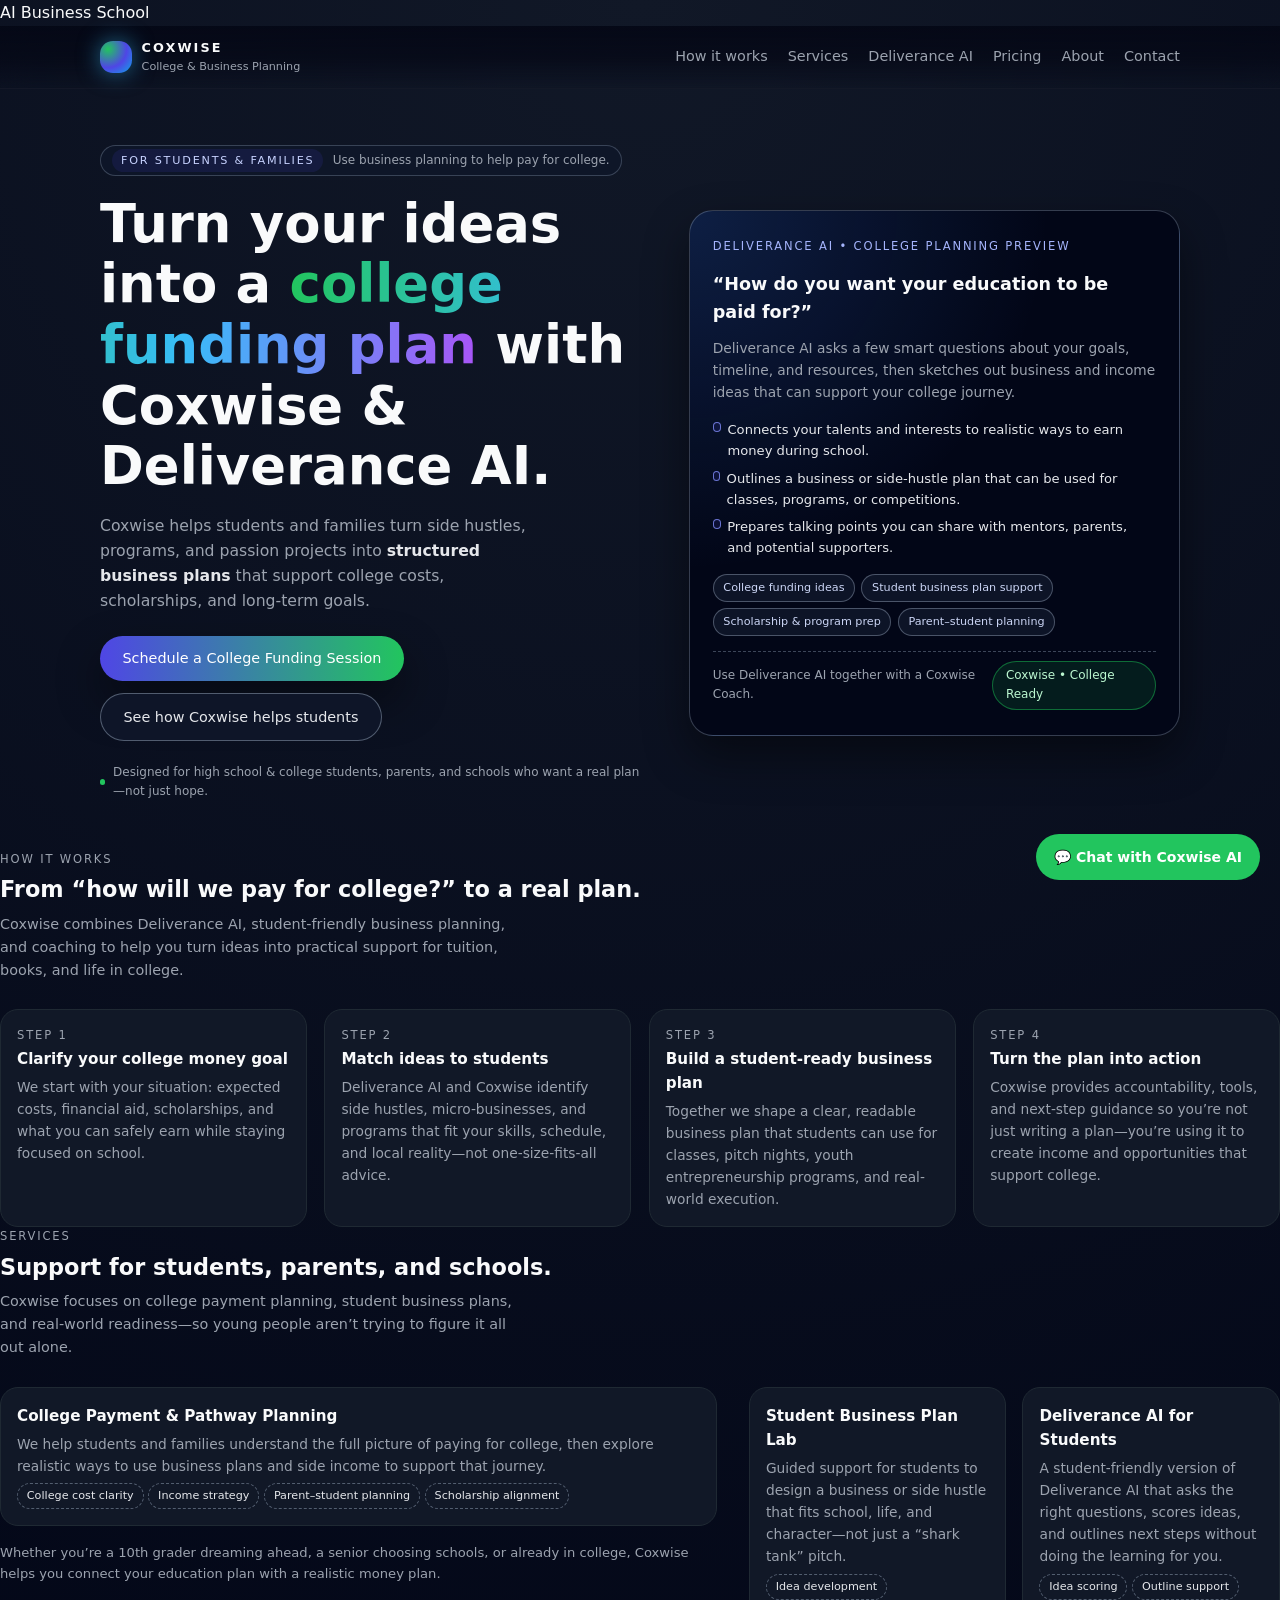
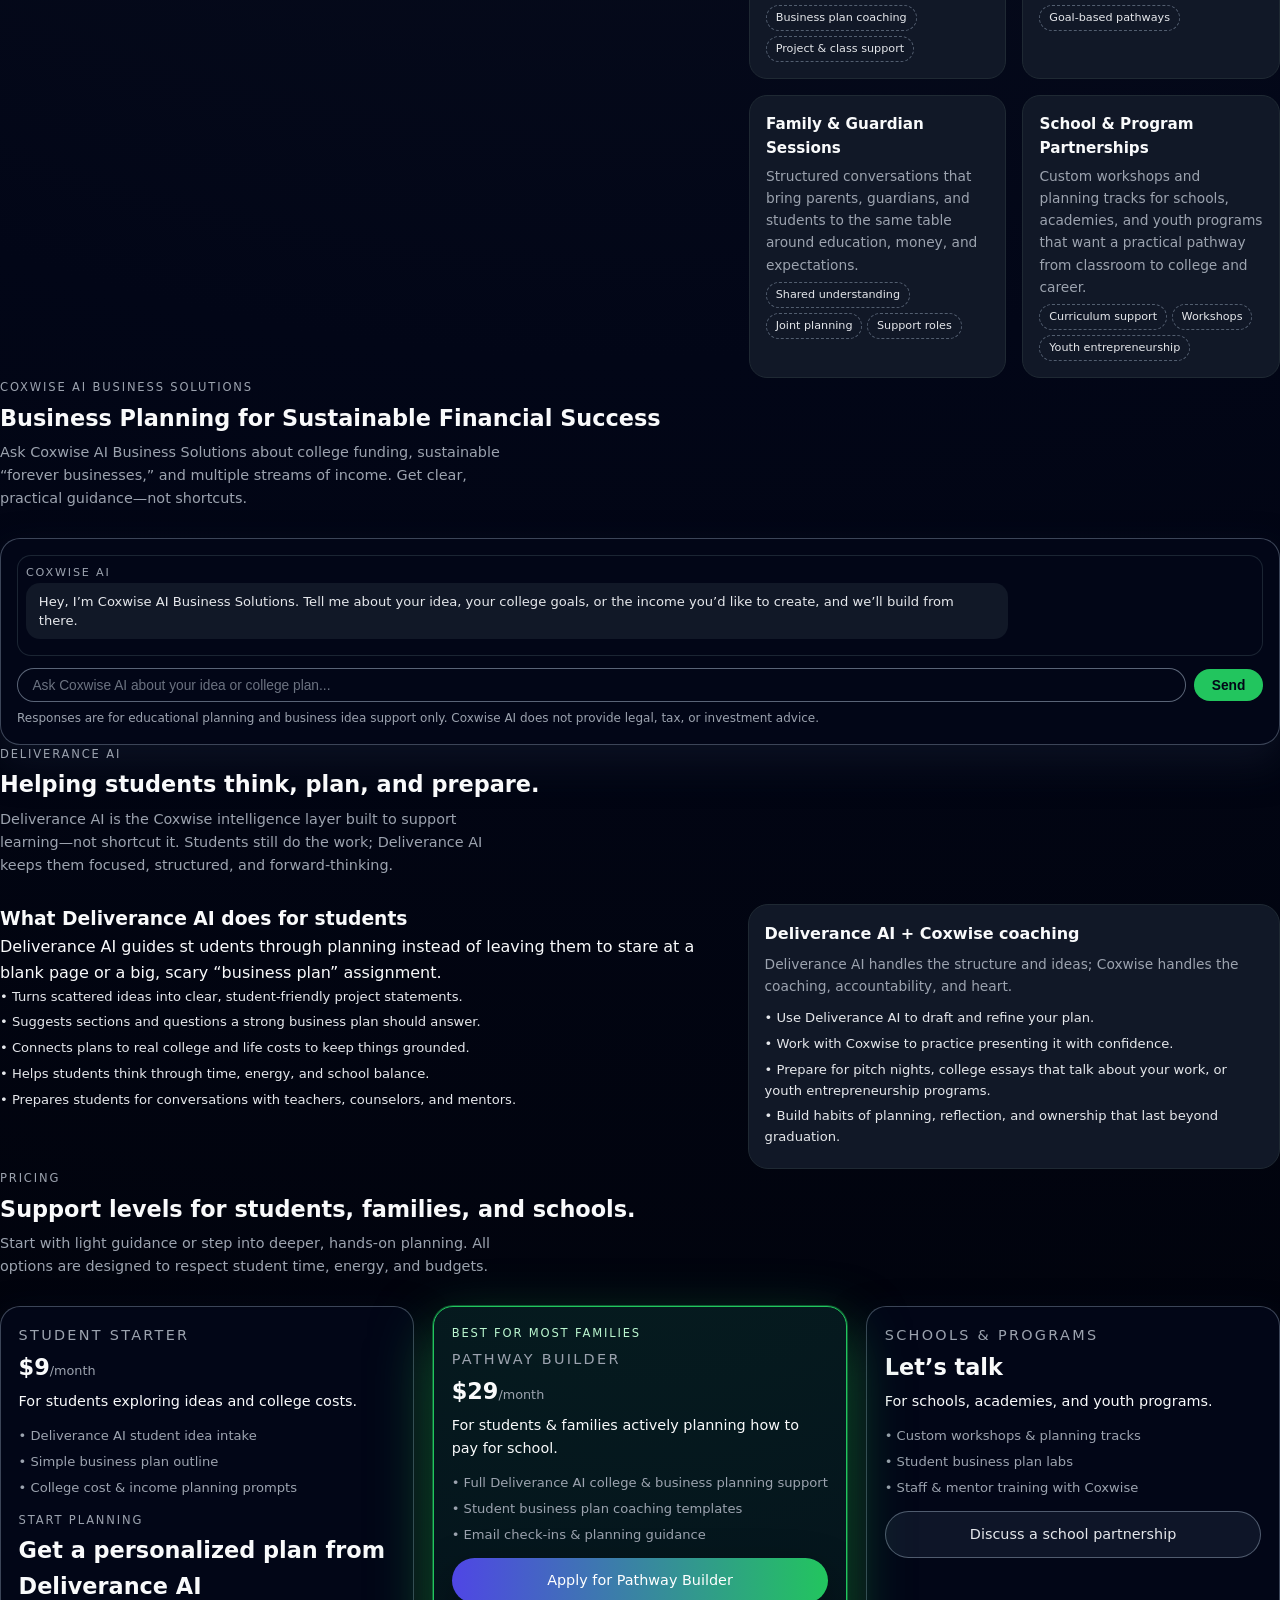
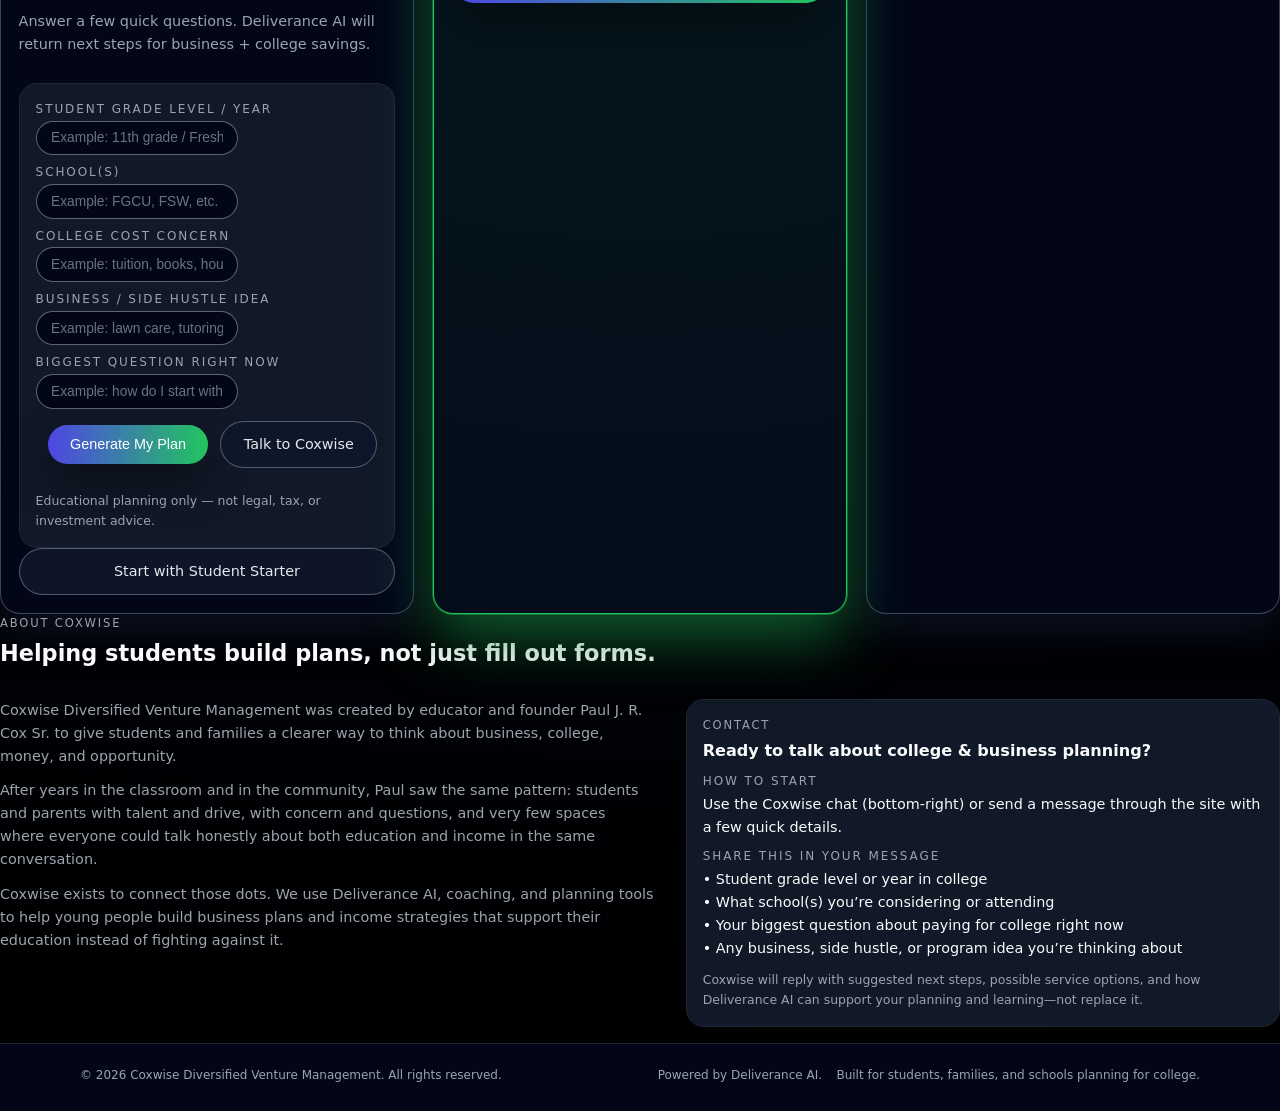
==== commit 171be20f: "Update index.html" ====
--- a/index.html
+++ b/index.html
@@ -1449,6 +1449,12 @@
   </div>
 
   <!-- Floating Coxwise AI Widget -->
+ <div id="coxwise-chat-toggle">💬 Chat with Coxwise AI</div>
+<div id="coxwise-chat-box">
+  <div id="coxwise-messages"></div>
+  <input id="coxwise-input" type="text" placeholder="Type your message..." />
+  <button id="coxwise-send">Send</button>
+</div>
   <script>
   const toggle = document.getElementById("coxwise-chat-toggle");
   const box = document.getElementById("coxwise-chat-box");
@@ -1462,12 +1468,7 @@
     });
   }
 </script>
-  <div id="coxwise-chat-toggle">💬 Chat with Coxwise AI</div>
-  <div id="coxwise-chat-box">
-    <div id="coxwise-messages"></div>
-    <input id="coxwise-input" type="text" placeholder="Type your message..." />
-    <button id="coxwise-send">Send</button>
-  </div>
+
  <!-- Scripts -->
   
   <script>
@@ -1477,7 +1478,7 @@
 
   // ✅ Put your real Laravel endpoint here
  
-    const DELIVERANCE_API_URL = "https://YOUR-LIVE-LARAVEL-DOMAIN.com/api/deliverance-ai"; // <-- update
+    const DELIVERANCE_API_URL = "https://coxwise-deliverance-ai.coxwise.workers.dev/api/deliverance-ai"; // <-- update
 
 function buildStartPlanningPrompt() {
   const grade = document.getElementById("sp-grade").value.trim();
@@ -1548,7 +1549,7 @@
   });
 })();
 
-   const COXWISE_API_URL = "https://YOUR-DELIVERANCE-WORKER.workers.dev";
+   const COXWISE_API_URL = "https://coxwise-deliverance-ai.coxwise.workers.dev/api/deliverance-ai";
     (function () {
   const form = document.getElementById("planning-form");
   const submitBtn = document.getElementById("pf-submit");
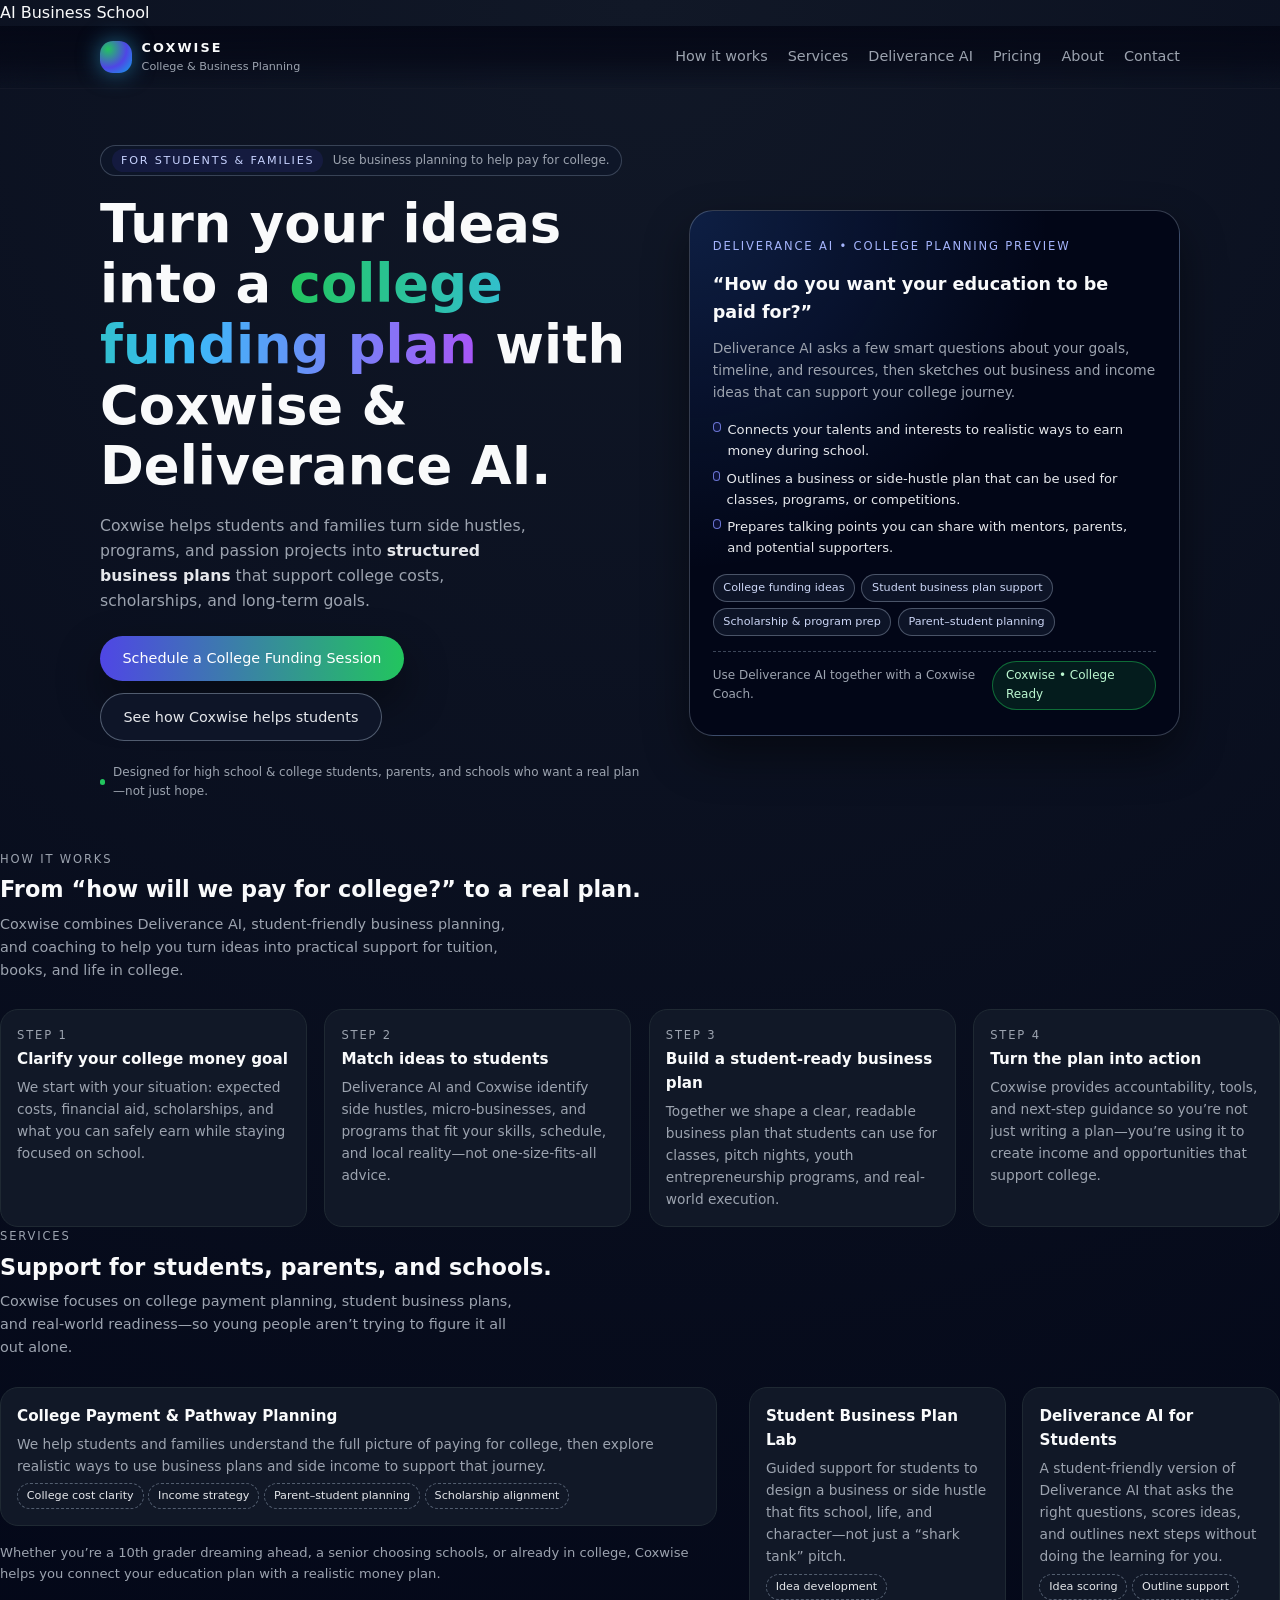
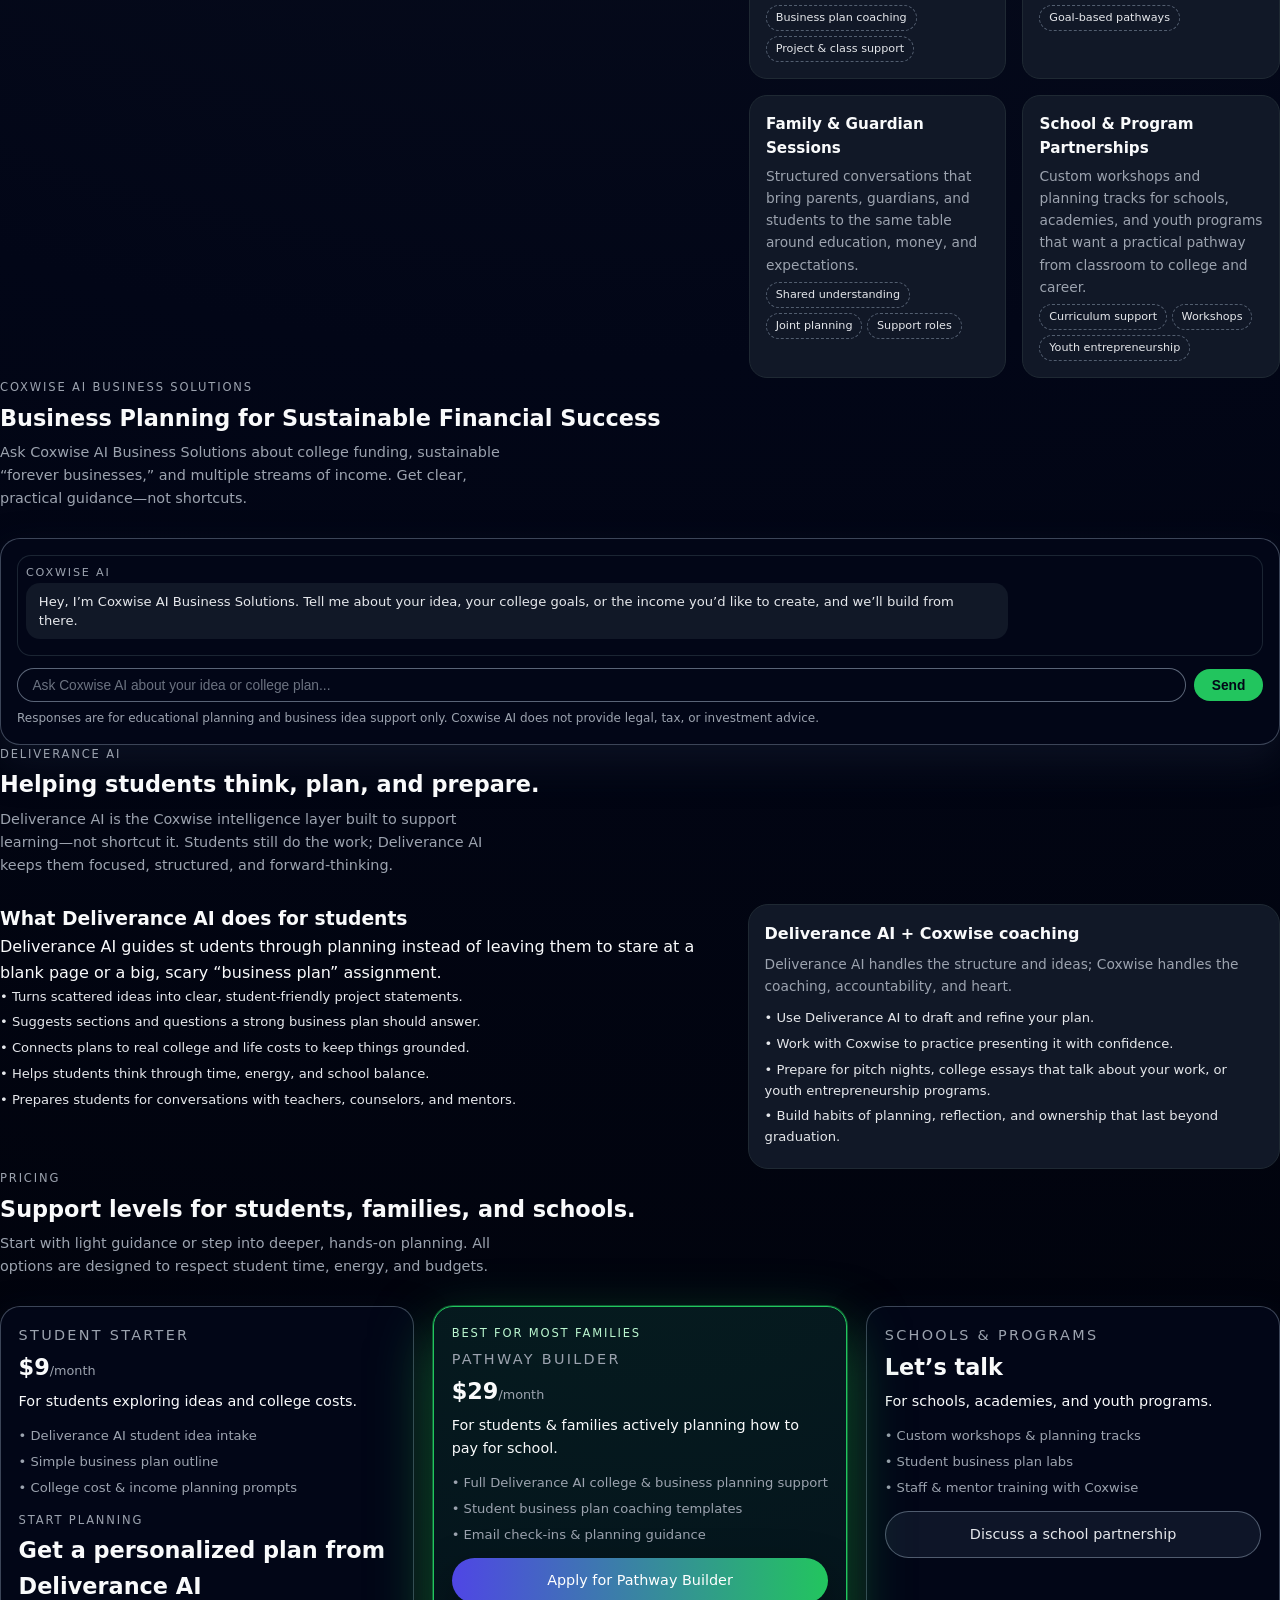
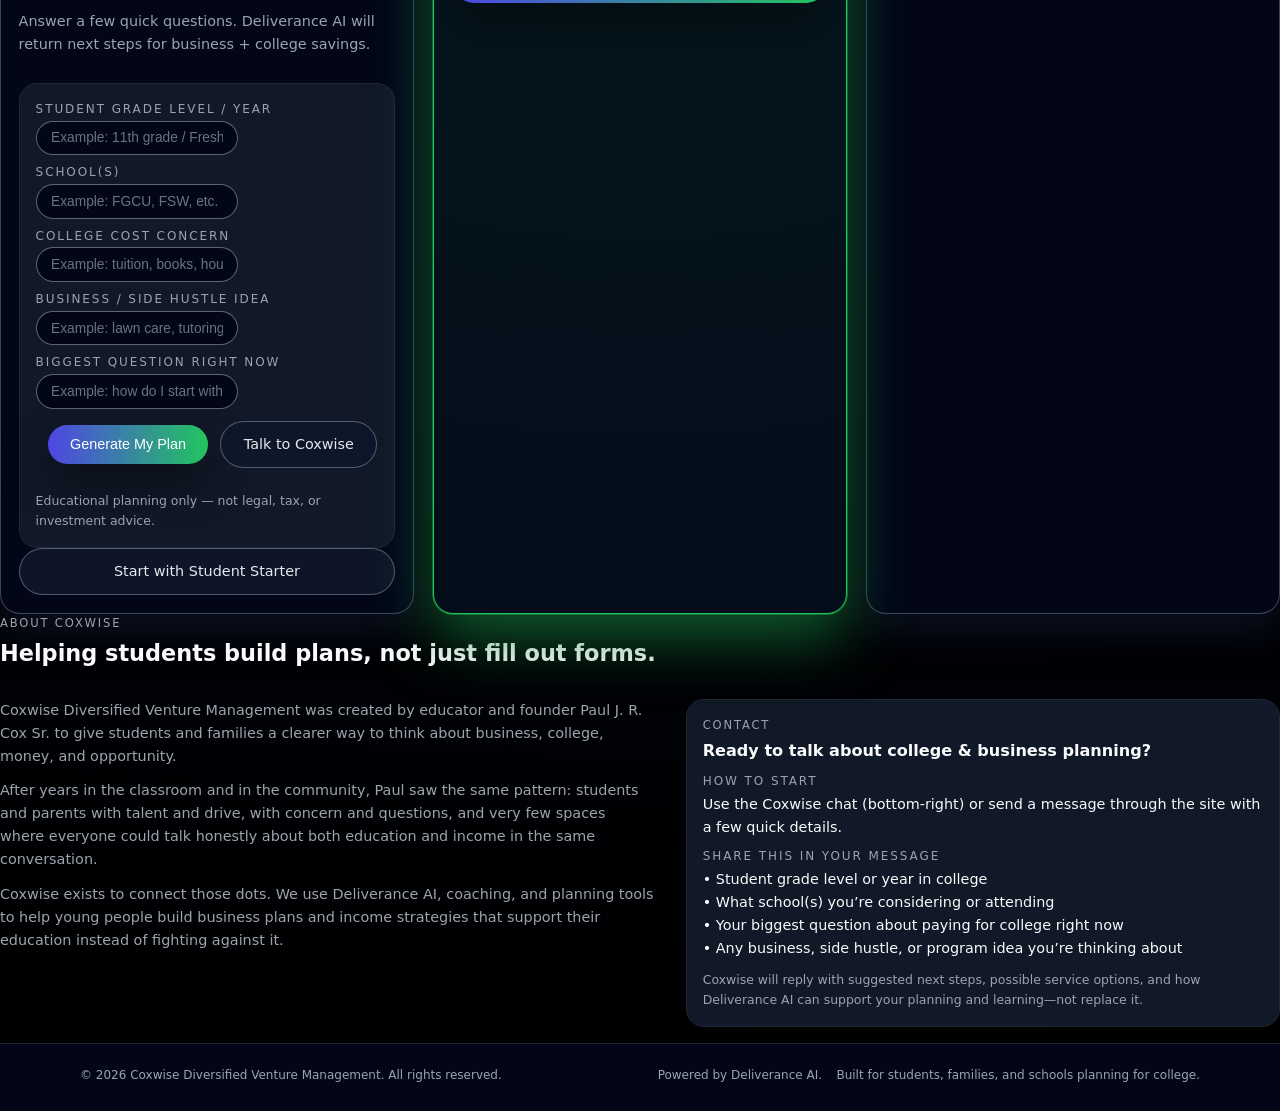
==== commit 63d92a5e: "hide floating coxwise chat box" ====
--- a/index.html
+++ b/index.html
@@ -871,6 +871,12 @@
       font-size: 0.82rem;
       font-weight: 600;
     }
+  /* Hide the floating Coxwise AI chatbot */
+#coxwise-chat-toggle,
+#coxwise-chat-box {
+    display: none !important;
+}
+
   </style>
   <script src="https://challenges.cloudflare.com/turnstile/v0/api.js" async defer></script>
 </head>
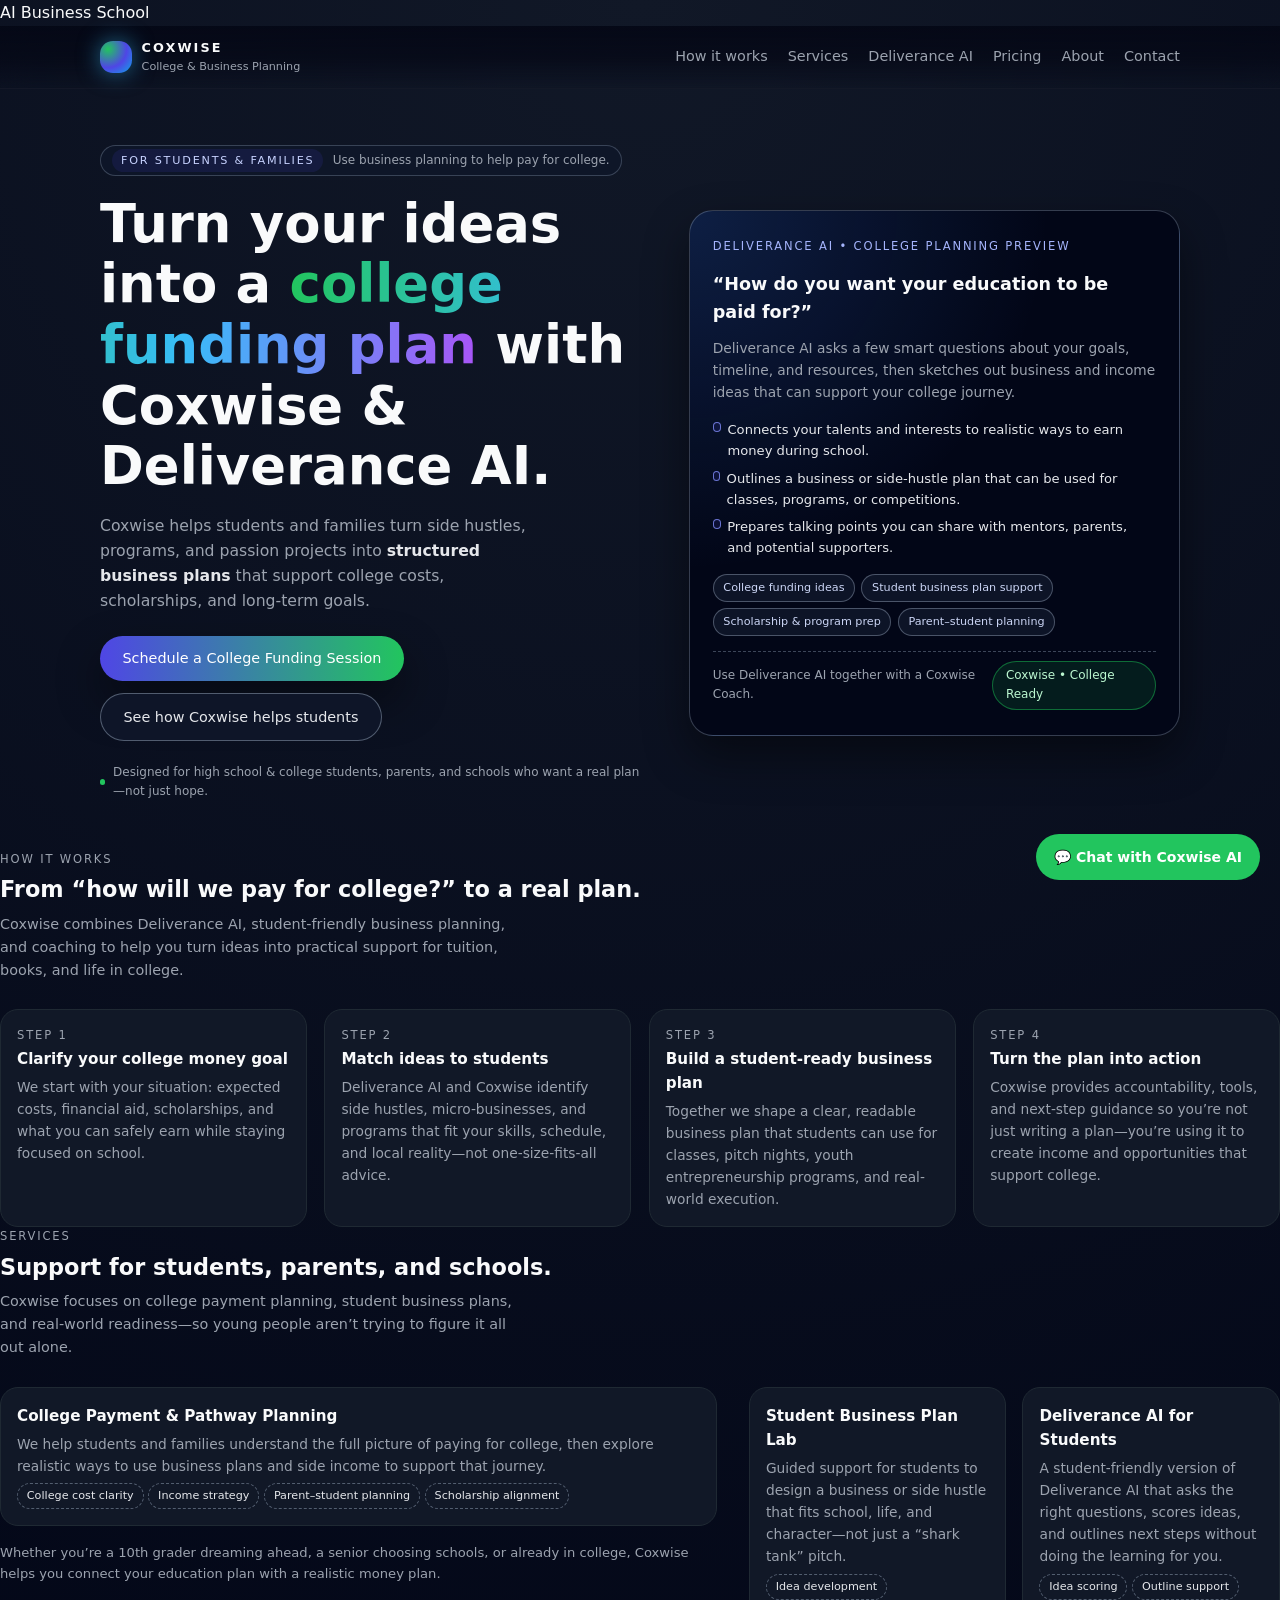
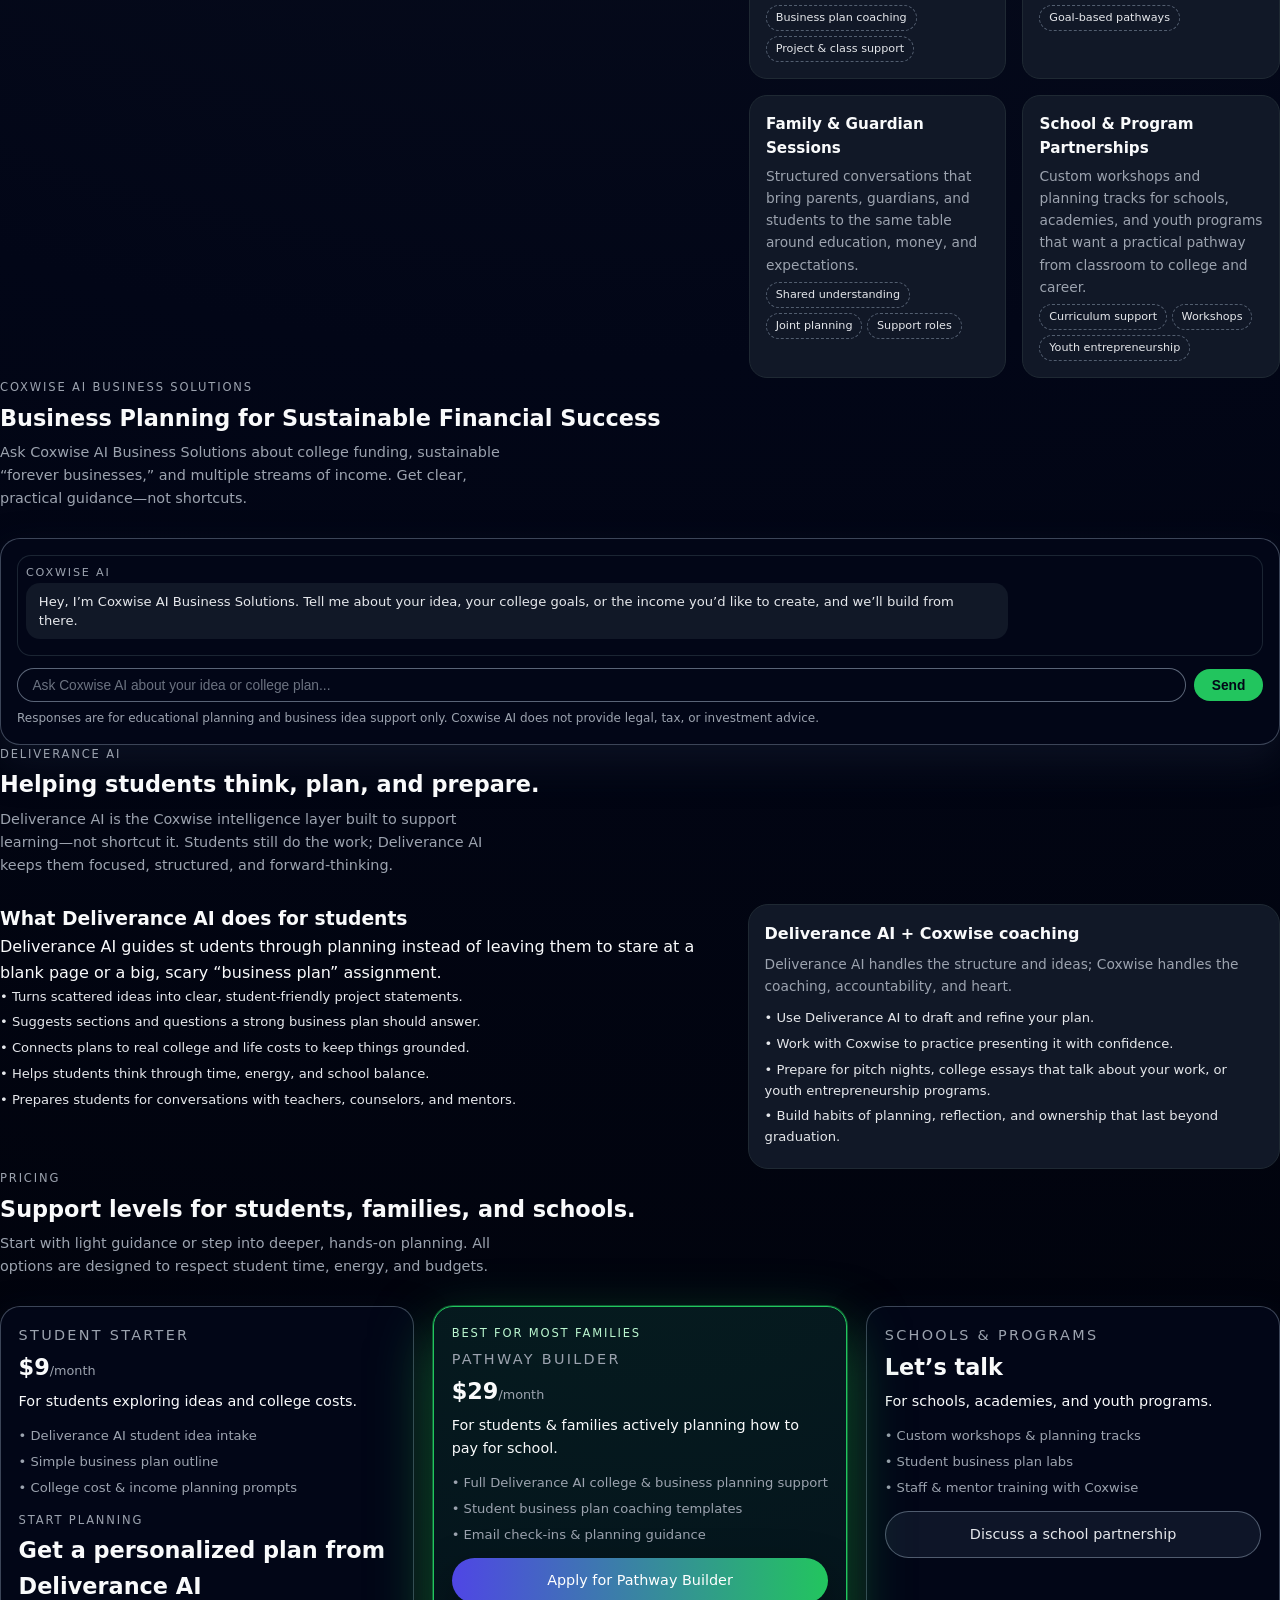
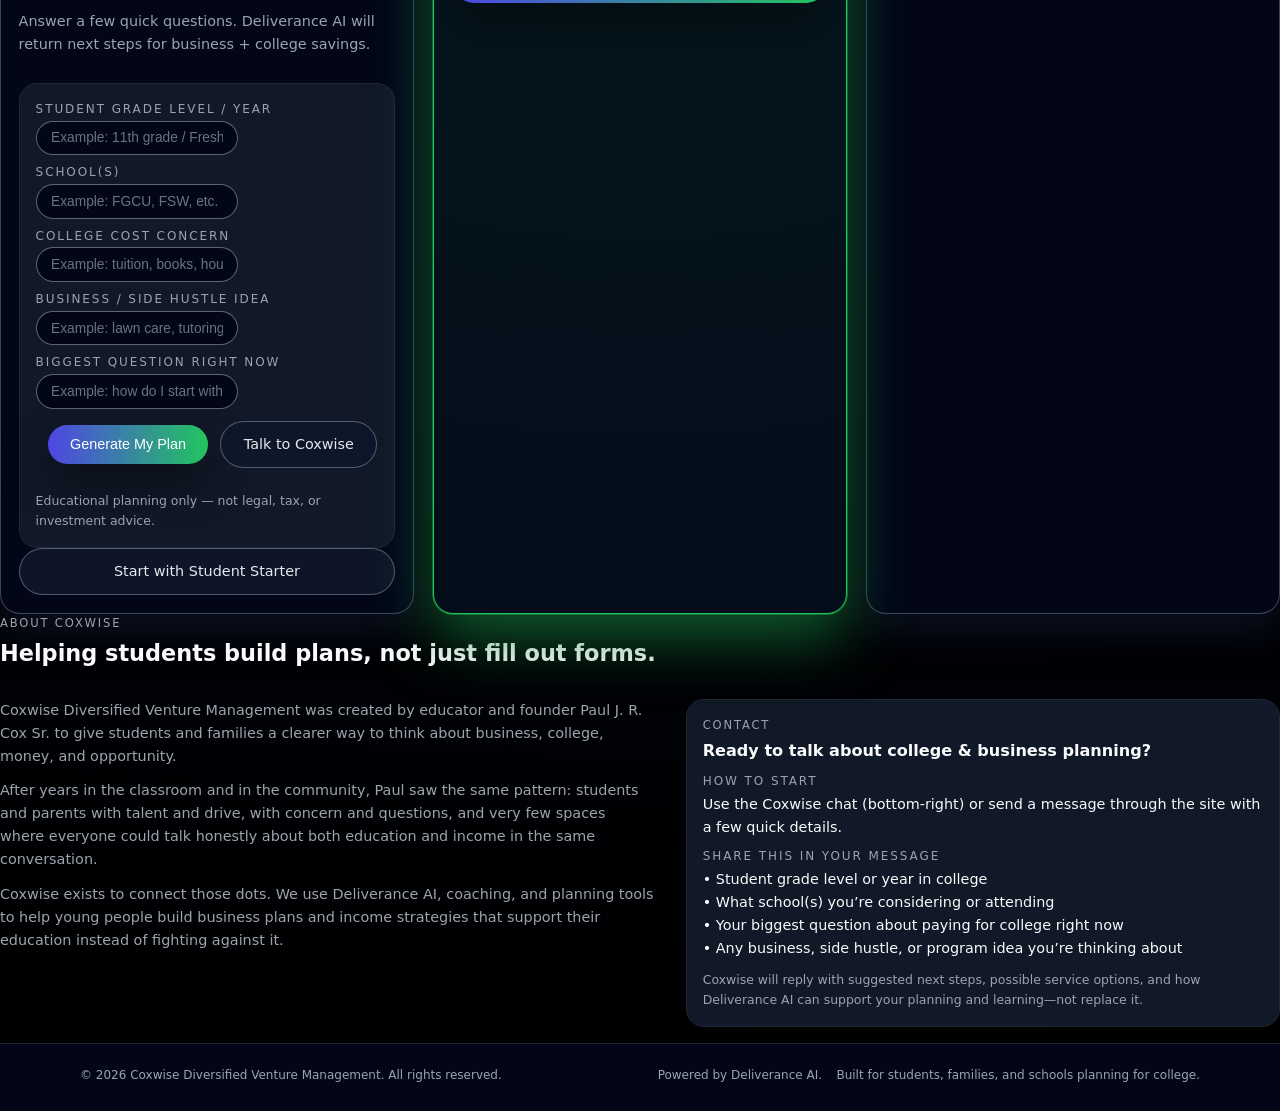
==== commit 0531491e: "Update index.html" ====
--- a/index.html
+++ b/index.html
@@ -871,11 +871,7 @@
       font-size: 0.82rem;
       font-weight: 600;
     }
-  /* Hide the floating Coxwise AI chatbot */
-#coxwise-chat-toggle,
-#coxwise-chat-box {
-    display: none !important;
-}
+  
 
   </style>
   <script src="https://challenges.cloudflare.com/turnstile/v0/api.js" async defer></script>
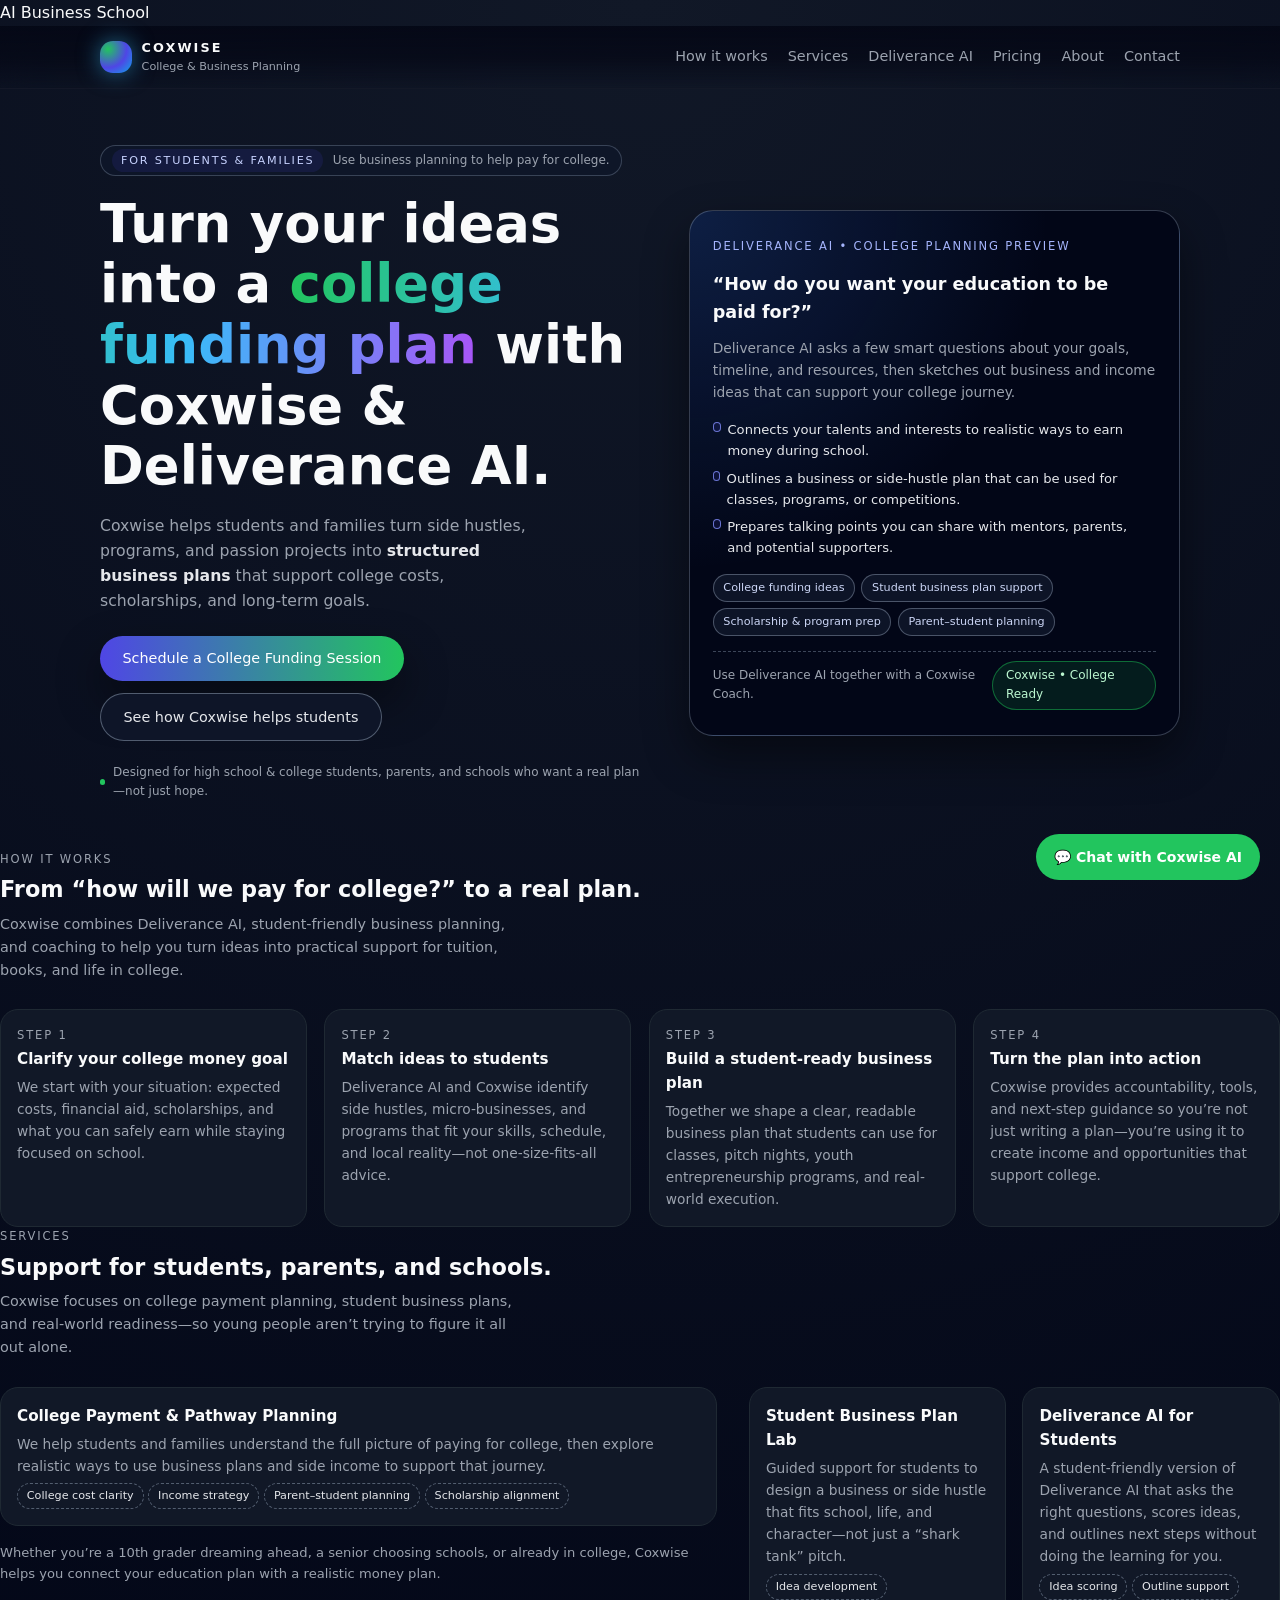
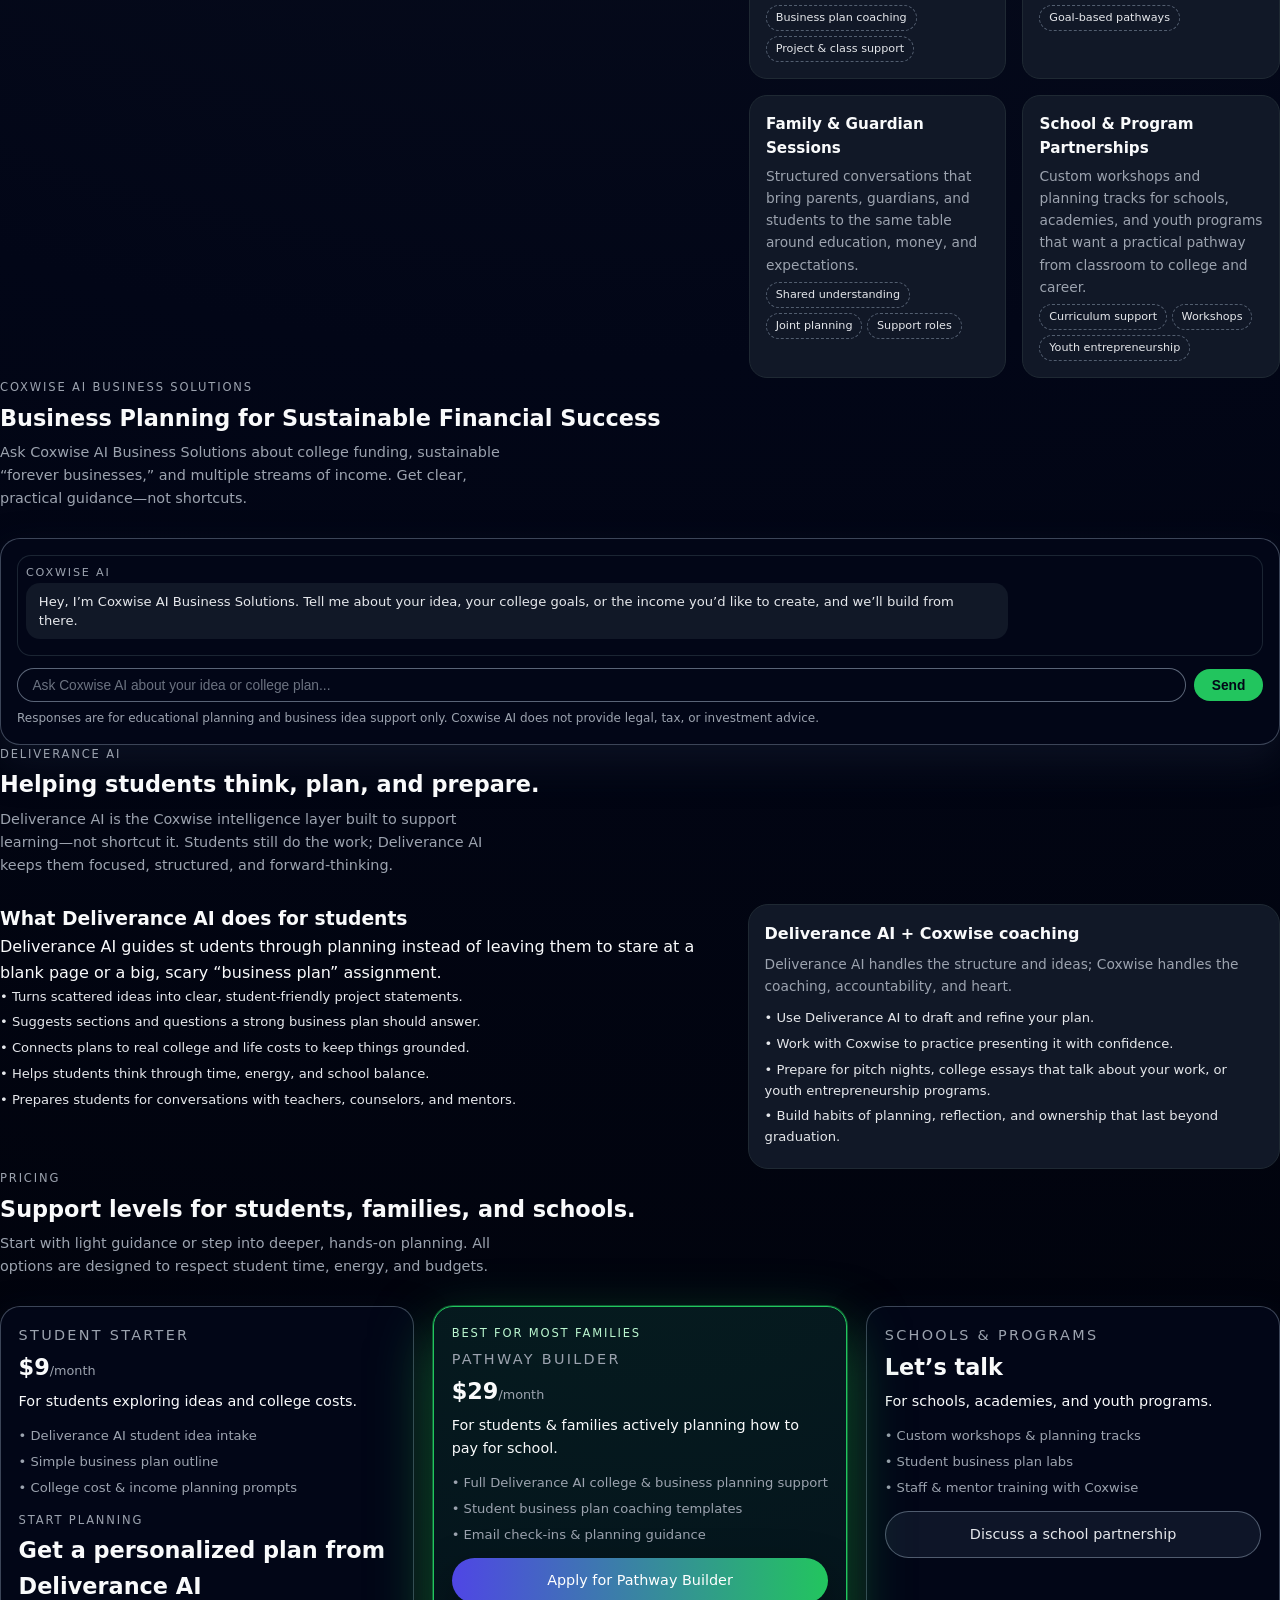
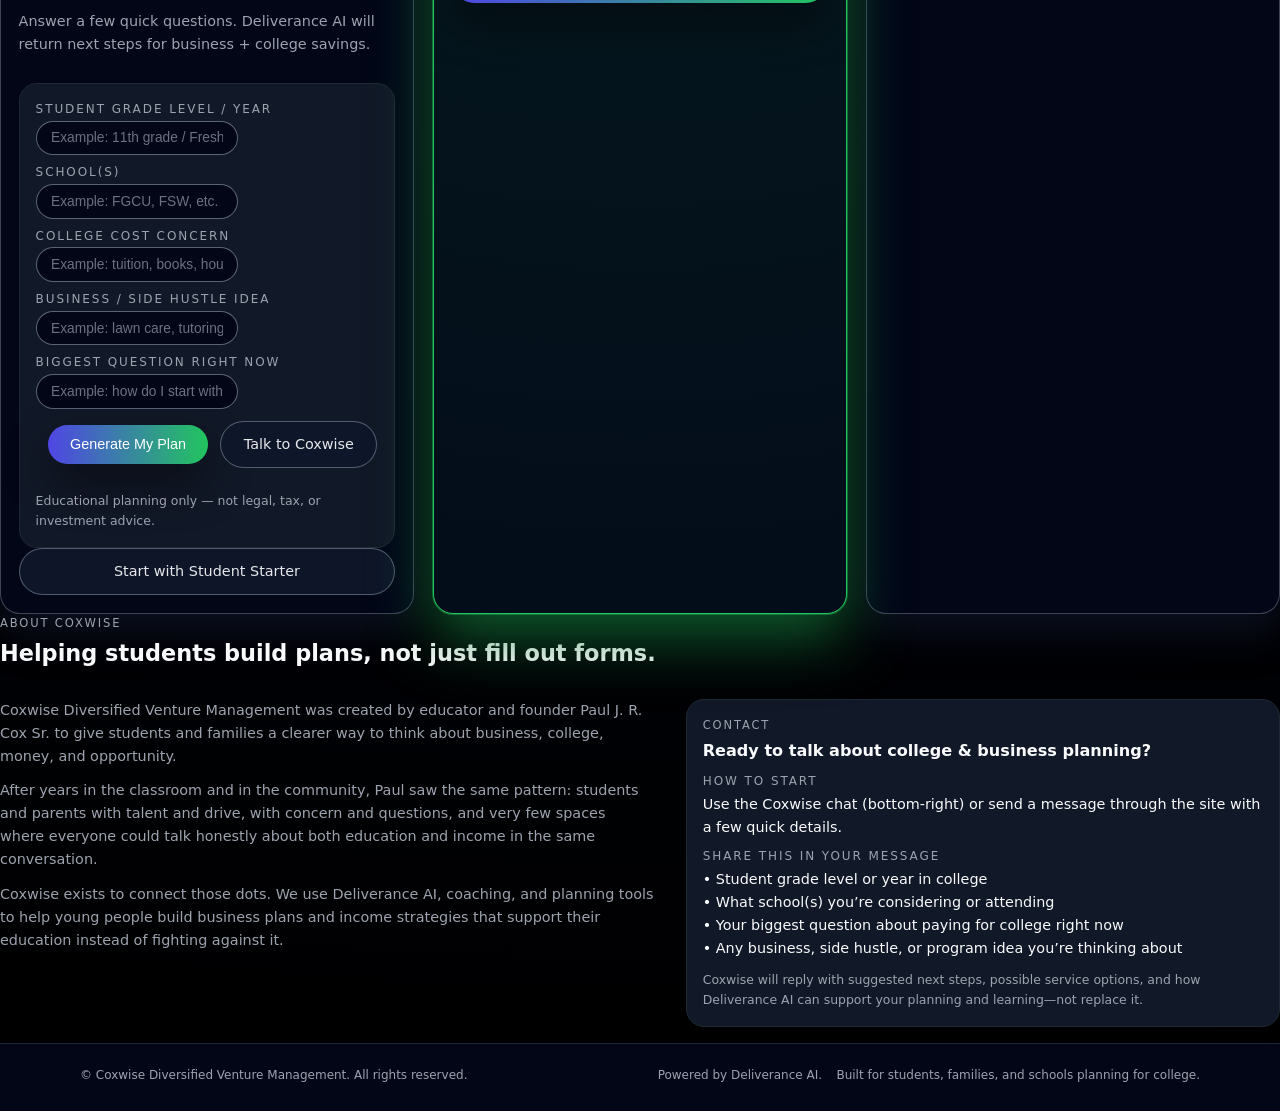
==== commit 3a888df1: "Enable submit button and reset Turnstile token Enable the submit button and reset Turnstile token af" ====
--- a/index.html
+++ b/index.html
@@ -1590,10 +1590,17 @@
 
     try {
       const res = await fetch(COXWISE_API_URL, {
-        method: "POST",
-        headers: { "Content-Type": "application/json" },
-        body: JSON.stringify({ message })
-      });
+  method: "POST",
+  headers: {
+    "Content-Type": "application/json"
+  },
+  body: JSON.stringify({
+    message,
+    turnstileToken: form.querySelector(
+      '[name="cf-turnstile-response"]'
+    )?.value || ""
+  })
+});
 
       const data = await res.json();
       if (!res.ok || data.error) throw new Error(data.error || "Request failed");
@@ -1658,7 +1665,16 @@
         sendMessage(msg);
       }
     });
-  
+  } finally {
+  submitBtn.disabled = false;
+  submitBtn.textContent = "Generate My Plan";
+
+  // Clear the previous Turnstile token.
+  // The next submission must use a fresh token.
+  if (window.turnstile) {
+    window.turnstile.reset();
+  }
+}
     (() => {
   const a = document.getElementById("book-consult-link");
   if (!a) return;
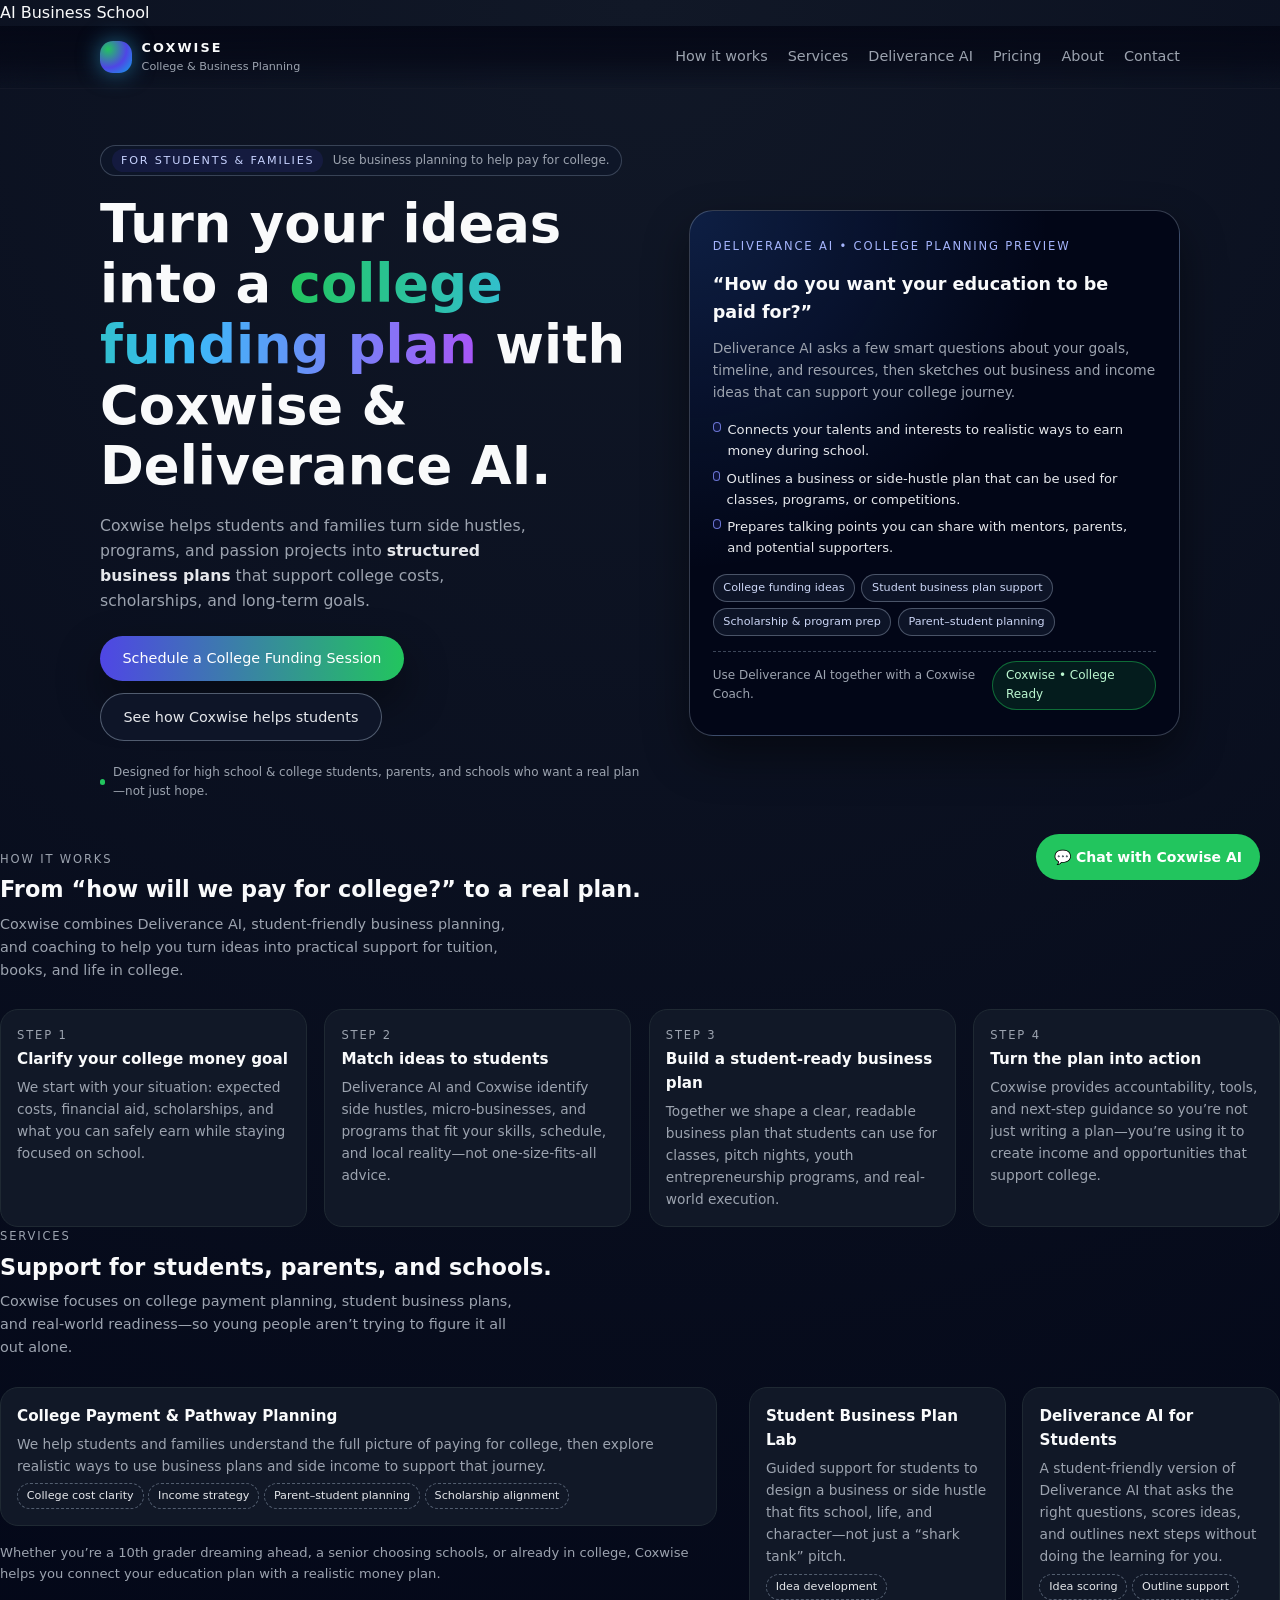
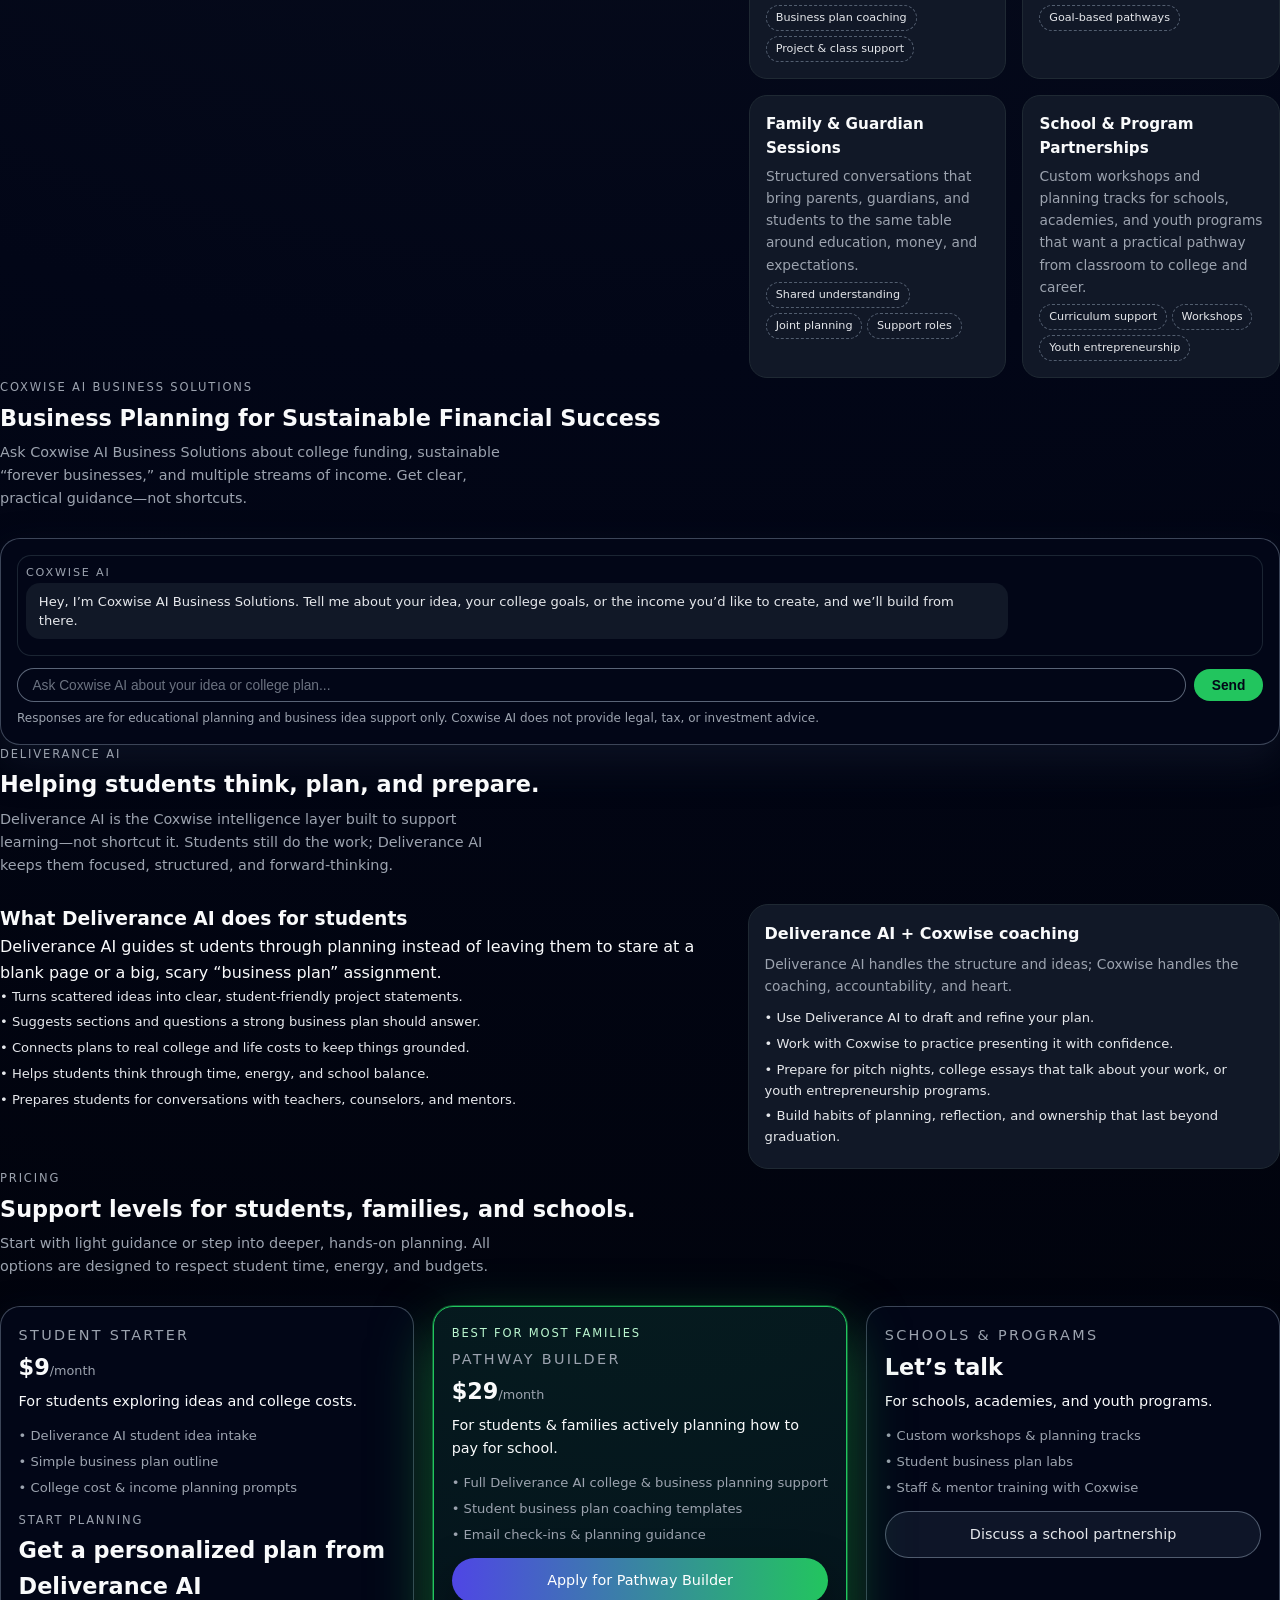
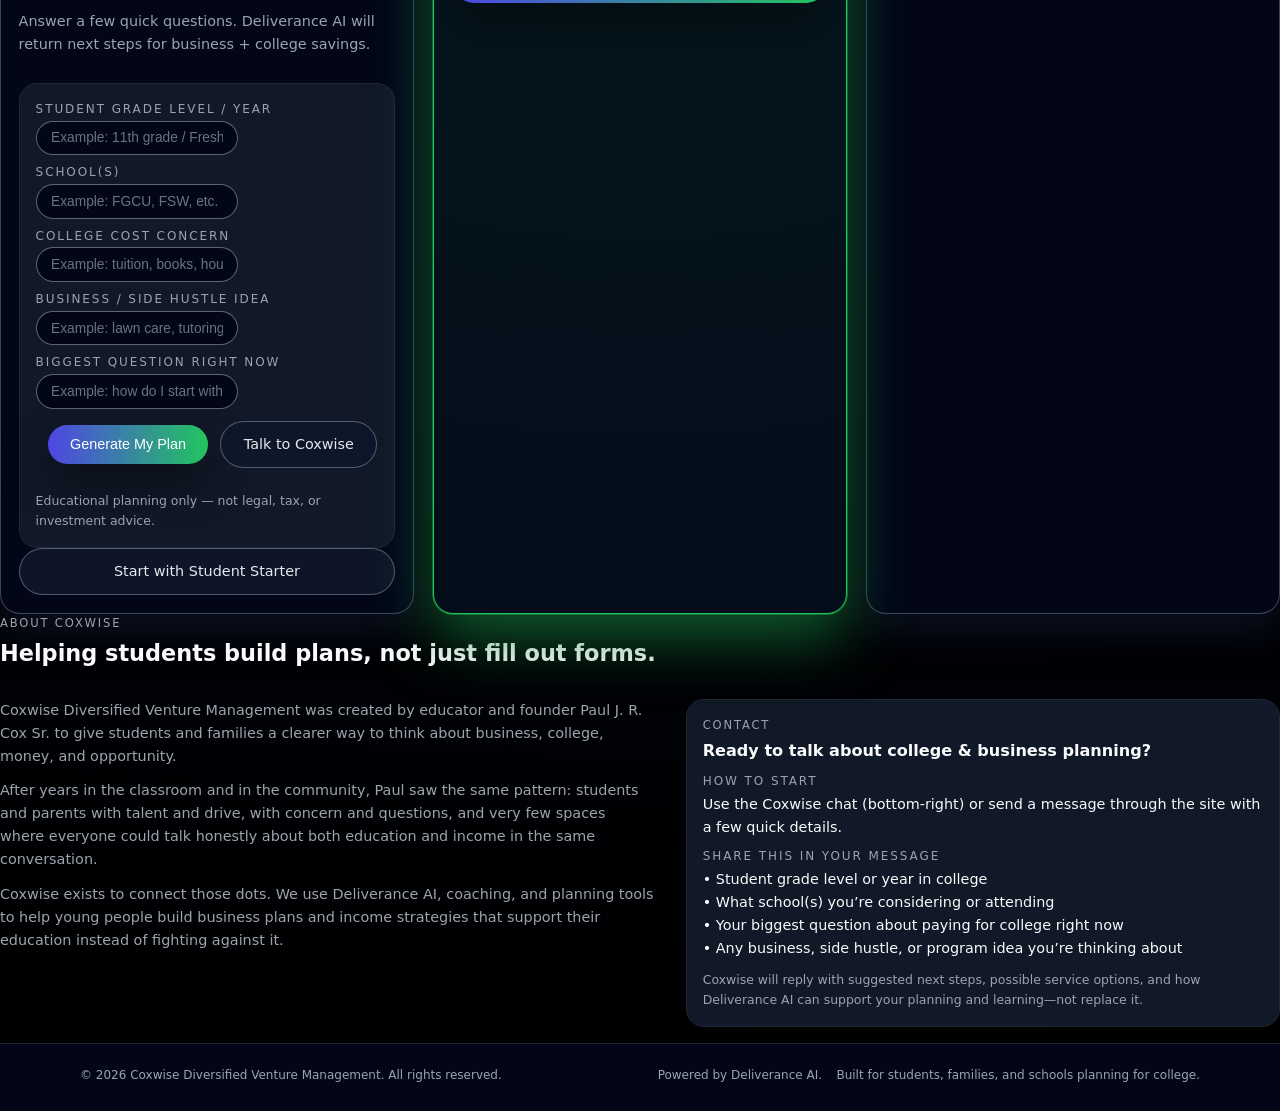
==== commit 4aea9c9f: "Refactor submit button handling in index.html Removed redundant code for enabling the submit button " ====
--- a/index.html
+++ b/index.html
@@ -1589,6 +1589,13 @@
     submitBtn.textContent = "Generating...";
 
     try {
+      const token = form.querySelector(
+  '[name="cf-turnstile-response"]'
+)?.value || "";
+
+console.log("Turnstile token present:", !!token);
+console.log("Turnstile token length:", token.length);
+
       const res = await fetch(COXWISE_API_URL, {
   method: "POST",
   headers: {
@@ -1596,9 +1603,7 @@
   },
   body: JSON.stringify({
     message,
-    turnstileToken: form.querySelector(
-      '[name="cf-turnstile-response"]'
-    )?.value || ""
+    turnstileToken: token
   })
 });
 
@@ -1612,8 +1617,12 @@
       resultText.textContent = "Could not reach Deliverance AI. Check API URL + CORS.";
       resultWrap.style.display = "block";
     } finally {
-      submitBtn.disabled = false;
+        submitBtn.disabled = false;
       submitBtn.textContent = "Generate My Plan";
+
+      if (window.turnstile) {
+        window.turnstile.reset();
+      }
     }
   });
 })();
@@ -1665,16 +1674,7 @@
         sendMessage(msg);
       }
     });
-  } finally {
-  submitBtn.disabled = false;
-  submitBtn.textContent = "Generate My Plan";
-
-  // Clear the previous Turnstile token.
-  // The next submission must use a fresh token.
-  if (window.turnstile) {
-    window.turnstile.reset();
-  }
-}
+  
     (() => {
   const a = document.getElementById("book-consult-link");
   if (!a) return;
